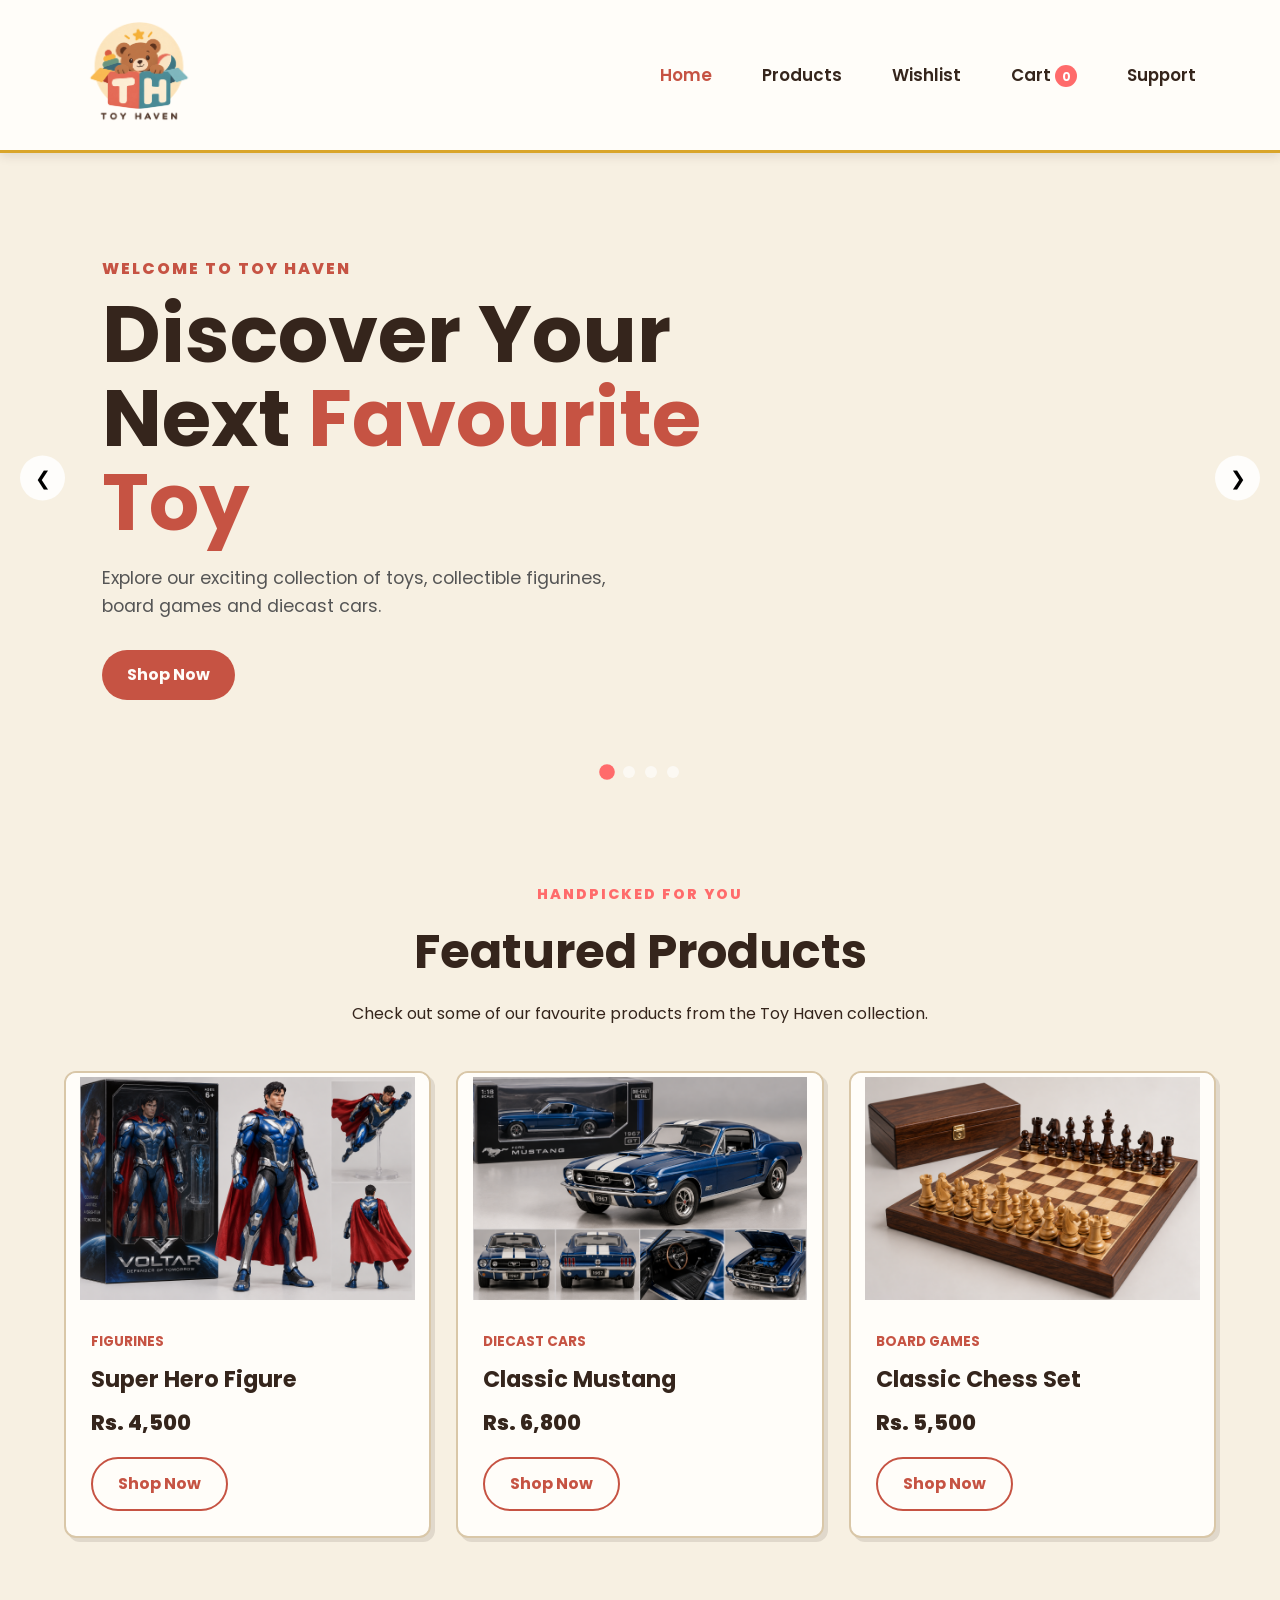
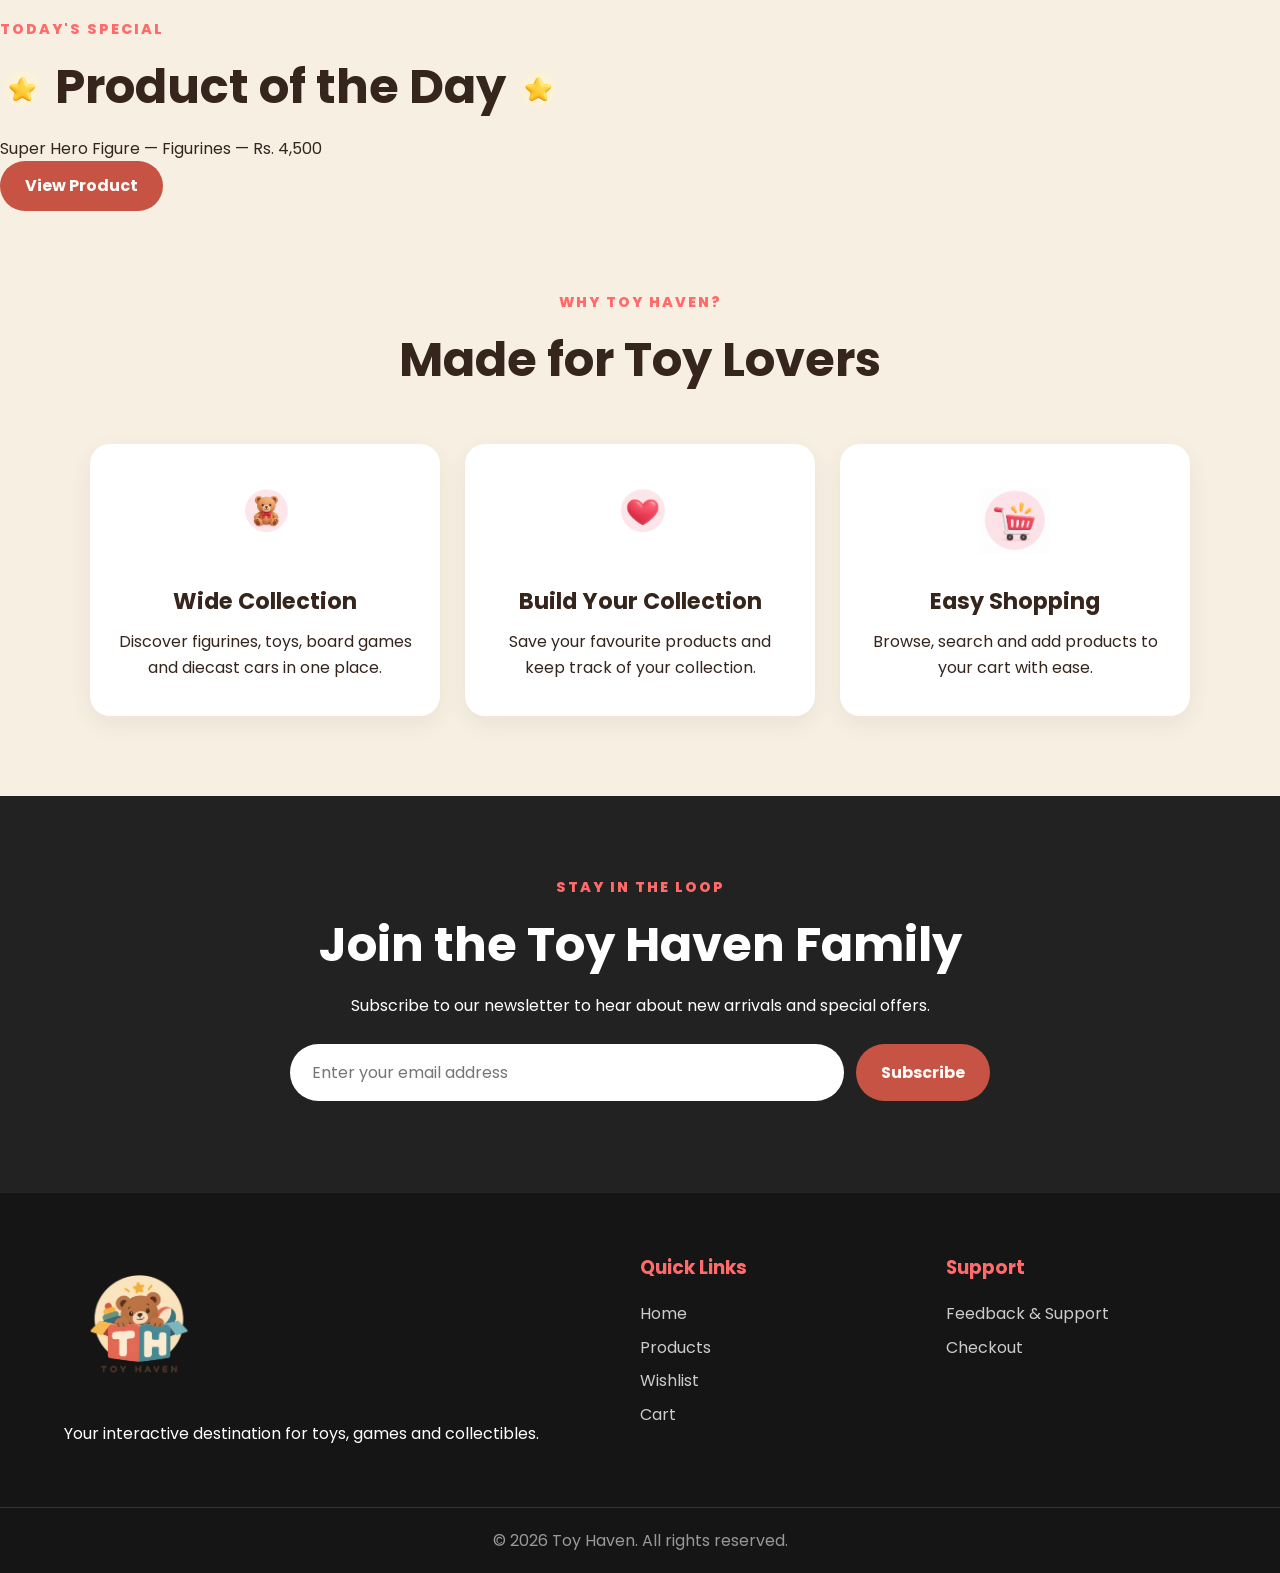
==== index.html @ 30c68ffa "Initial Toy Haven website" ====
<!DOCTYPE html>
<html lang="en">

<head>
    <meta charset="UTF-8">

    <!-- Makes the website responsive on phones and tablets -->
    <meta name="viewport" content="width=device-width, initial-scale=1.0">

    <!-- Website title -->
    <title>Toy Haven | Discover Your Favourite Toys</title>

    <!-- Website description -->
    <meta name="description"
        content="Toy Haven - Explore collectible figurines, toys, board games and diecast cars.">

    <!-- Connect our CSS file -->
    <link rel="stylesheet" href="css/style.css">

    <!-- Google Font -->
    <link rel="preconnect" href="https://fonts.googleapis.com">
    <link rel="preconnect" href="https://fonts.gstatic.com" crossorigin>

    <link href="https://fonts.googleapis.com/css2?family=Poppins:wght@400;500;600;700;800&display=swap"
        rel="stylesheet">

    <!-- Favicon -->
    <link rel="icon" type="image/svg+xml" href="favicon.svg">
    <link rel="manifest" href="manifest.json">
</head>

<body>

    <!-- =========================
         HEADER / NAVIGATION
    ========================== -->

    <header class="header">

        <nav class="navbar">

            <!-- Website Logo -->
            <a href="index.html" class="logo">
                <img src="images/toy-haven-logo.png" alt="Toy Haven">
            </a>

            <!-- Navigation Links -->
            <div class="nav-links" id="navLinks">

                <a href="index.html" class="active">Home</a>

                <a href="products.html">Products</a>

                <a href="wishlist.html">Wishlist</a>

                <a href="cart.html">
                    Cart <span id="cart-count">0</span>
                </a>

                <a href="feedback.html">Support</a>

            </div>

            <!-- Hamburger Menu -->
            <button class="hamburger" id="hamburger" aria-label="Open navigation menu">
                ☰
            </button>

        </nav>

    </header>


    <!-- =========================
         MAIN CONTENT
    ========================== -->

    <main>

        <!-- =========================
             HERO SECTION
        ========================== -->

        <section class="hero" id="hero">

            <!-- Hero Slide 1 -->
            <div class="hero-slide active-slide">

                <div class="hero-content">

                    <p class="hero-small-title">
                        WELCOME TO TOY HAVEN
                    </p>

                    <h1>
                        Discover Your Next
                        <span>Favourite Toy</span>
                    </h1>

                    <p>
                        Explore our exciting collection of toys,
                        collectible figurines, board games and diecast cars.
                    </p>

                    <a href="products.html" class="btn btn-primary">
                        Shop Now
                    </a>

                </div>

            </div>


            <!-- Hero Slide 2 -->
            <div class="hero-slide">

                <div class="hero-content">

                    <p class="hero-small-title">
                        COLLECT • PLAY • ENJOY
                    </p>

                    <h1>
                        Bring Your
                        <span>Collection</span> to Life
                    </h1>

                    <p>
                        Find unique collectible figurines
                        made for passionate collectors.
                    </p>

                    <a href="products.html" class="btn btn-primary">
                        Explore Figurines
                    </a>

                </div>

            </div>


            <!-- Hero Slide 3 -->
            <div class="hero-slide">

                <div class="hero-content">

                    <p class="hero-small-title">
                        GAME NIGHT IS HERE
                    </p>

                    <h1>
                        Play More,
                        <span>Smile More</span>
                    </h1>

                    <p>
                        Discover exciting board games
                        for friends and family.
                    </p>

                    <a href="products.html" class="btn btn-primary">
                        Explore Games
                    </a>

                </div>

            </div>


            <!-- Hero Slide 4 -->
            <div class="hero-slide">

                <div class="hero-content">

                    <p class="hero-small-title">
                        FOR CAR LOVERS
                    </p>

                    <h1>
                        Discover
                        <span>Diecast Classics</span>
                    </h1>

                    <p>
                        Add beautifully detailed miniature
                        cars to your collection.
                    </p>

                    <a href="products.html" class="btn btn-primary">
                        View Diecast Cars
                    </a>

                </div>

            </div>


            <!-- Slider Controls -->
            <button class="hero-control hero-prev" id="hero-prev"
                aria-label="Previous slide">
                ❮
            </button>

            <button class="hero-control hero-next" id="hero-next"
                aria-label="Next slide">
                ❯
            </button>


            <!-- Slider Indicators -->
            <div class="hero-dots">

                <button class="hero-dot active-dot"
                    aria-label="Slide 1"></button>

                <button class="hero-dot"
                    aria-label="Slide 2"></button>

                <button class="hero-dot"
                    aria-label="Slide 3"></button>

                <button class="hero-dot"
                    aria-label="Slide 4"></button>

            </div>

        </section>


        <!-- =========================
             FEATURED PRODUCTS
        ========================== -->

        <section class="featured-section">

            <div class="section-heading">

                <p class="section-subtitle">
                    HANDPICKED FOR YOU
                </p>

                <h2>
                    Featured Products
                </h2>

                <p>
                    Check out some of our favourite products
                    from the Toy Haven collection.
                </p>

            </div>


            <div class="featured-products">

                <!-- Product 1 -->
                <article class="product-card">

                    <div class="product-image">
                        <img src="images/superhero.png" alt="Super Hero Figure">
                    </div>

                    <div class="product-info">

                        <span class="product-category">
                            Figurines
                        </span>

                        <h3>
                            Super Hero Figure
                        </h3>

                        <p class="product-price">
                            Rs. 4,500
                        </p>

                        <a href="products.html" class="btn btn-secondary">
                            Shop Now
                        </a>

                    </div>

                </article>


                <!-- Product 2 -->
                <article class="product-card">

                    <div class="product-image">
                        <img src="images/mustang.png" alt="Classic Mustang">
                    </div>

                    <div class="product-info">

                        <span class="product-category">
                            Diecast Cars
                        </span>

                        <h3>
                            Classic Mustang
                        </h3>

                        <p class="product-price">
                            Rs. 6,800
                        </p>

                        <a href="products.html" class="btn btn-secondary">
                            Shop Now
                        </a>

                    </div>

                </article>


                <!-- Product 3 -->
                <article class="product-card">

                    <div class="product-image">
                        <img src="images/chess.png" alt="Classic Chess Set">
                    </div>

                    <div class="product-info">

                        <span class="product-category">
                            Board Games
                        </span>

                        <h3>
                            Classic Chess Set
                        </h3>

                        <p class="product-price">
                            Rs. 5,500
                        </p>

                        <a href="products.html" class="btn btn-secondary">
                            Shop Now
                        </a>

                    </div>

                </article>

            </div>

        </section>


        <!-- =========================
             PRODUCT OF THE DAY
        ========================== -->

        <section class="product-of-day">

            <div class="product-day-content">

                <p class="section-subtitle">
                    TODAY'S SPECIAL
                </p>

                <h2>
                    <img src="images/star-icon.png" alt="">
                        Product of the Day
                    <img src="images/star-icon.png" alt="">
                </h2>

                <p id="featured-product-description">
                    Discover today's specially selected
                    Toy Haven product.
                </p>

                <a href="products.html" class="btn btn-primary">
                    View Product
                </a>

            </div>

        </section>


        <!-- =========================
             WHY TOY HAVEN
        ========================== -->

        <section class="why-section">

            <div class="section-heading">

                <p class="section-subtitle">
                    WHY TOY HAVEN?
                </p>

                <h2>
                    Made for Toy Lovers
                </h2>

            </div>


            <div class="why-grid">

                <article class="why-card">

                    <div class="why-icon">
                        <img src="images/why-icon-collection.png" alt="Toy collection">
                    </div>

                    <h3>
                        Wide Collection
                    </h3>

                    <p>
                        Discover figurines, toys,
                        board games and diecast cars
                        in one place.
                    </p>

                </article>


                <article class="why-card">

                    <div class="why-icon">
                         <img src="images/why-icon-heart.png" alt="Build your collection">
                    </div>

                    <h3>
                        Build Your Collection
                    </h3>

                    <p>
                        Save your favourite products
                        and keep track of your collection.
                    </p>

                </article>


                <article class="why-card">

                    <div class="why-icon">
                        <img src="images/why-icon-shopping.png" alt="Easy shopping">
                    </div>

                    <h3>
                        Easy Shopping
                    </h3>

                    <p>
                        Browse, search and add products
                        to your cart with ease.
                    </p>

                </article>

            </div>

        </section>


        <!-- =========================
             NEWSLETTER
        ========================== -->

        <section class="newsletter">

            <div class="newsletter-content">

                <p class="section-subtitle">
                    STAY IN THE LOOP
                </p>

                <h2>
                    Join the Toy Haven Family
                </h2>

                <p>
                    Subscribe to our newsletter to hear
                    about new arrivals and special offers.
                </p>


                <form id="newsletter-form" class="newsletter-form">

                    <label for="newsletter-email" class="sr-only">
                        Email address
                    </label>

                    <input
                        type="email"
                        id="newsletter-email"
                        placeholder="Enter your email address"
                        required
                    >

                    <button type="submit" class="btn btn-primary">
                        Subscribe
                    </button>

                </form>

                <p id="newsletter-message" class="form-message"></p>

            </div>

        </section>

    </main>


    <!-- =========================
         FOOTER
    ========================== -->

    <footer class="footer">

        <div class="footer-container">

            <!-- Footer About -->
            <div class="footer-column">

                <h3>
                    <img src="images/toy-haven-logo.png" alt="Toy Haven">
                </h3>

                <p>
                    Your interactive destination for
                    toys, games and collectibles.
                </p>

            </div>


            <!-- Footer Navigation -->
            <div class="footer-column">

                <h3>
                    Quick Links
                </h3>

                <a href="index.html">Home</a>

                <a href="products.html">Products</a>

                <a href="wishlist.html">Wishlist</a>

                <a href="cart.html">Cart</a>

            </div>


            <!-- Footer Support -->
            <div class="footer-column">

                <h3>
                    Support
                </h3>

                <a href="feedback.html">
                    Feedback & Support
                </a>

                <a href="checkout.html">
                    Checkout
                </a>

            </div>

        </div>


        <div class="footer-bottom">

            <p>
                &copy; 2026 Toy Haven. All rights reserved.
            </p>

        </div>

    </footer>


    <!-- JavaScript -->
    <script src="js/main.js"></script>

</body>

</html>
---- css/style.css ----
/* =========================================================
   TOY HAVEN - WARM PLAYFUL PREMIUM THEME
   Familiar cream + brick + mustard palette.
   Built to work with the existing six-page Toy Haven HTML/JS.
   ========================================================= */

:root {
    --cream: #F7F0E2;
    --brown: #35251C;
    --brick: #C65343;
    --mustard: #D9A52B;
    --sage: #7B8F70;
    --white: #FFFDF9;
    --border: #D9C7A8;
}

/* =========================================
   TOY HAVEN - MAIN STYLESHEET
========================================= */


/* =========================================
   1. GENERAL RESET
========================================= */

* {
    margin: 0;
    padding: 0;
    box-sizing: border-box;
}

html {
    scroll-behavior: smooth;
}

body {
    font-family: "Poppins", sans-serif;
    background-color: var(--cream);
    color: var(--brown);
    line-height: 1.6;
}

a {
    text-decoration: none;
    color: inherit;
}

button,
input {
    font-family: inherit;
}


/* =========================================
   2. REUSABLE CONTAINER
========================================= */

.container {
    width: 90%;
    max-width: 1200px;
    margin: 0 auto;
}


/* =========================================
   3. HEADER & NAVIGATION
========================================= */

.header {
    background-color: var(--white);
    position: sticky;
    top: 0;
    z-index: 1000;
    border-bottom: 3px solid var(--mustard);
    box-shadow: 0 3px 10px rgba(59, 42, 32, 0.12);
}
.navbar {
    min-height: 70px;
    width: 90%;
    max-width: 1200px;
    margin: auto;

    display: flex;
    align-items: center;
    justify-content: space-between;
}

.logo {
    font-size: 1.6rem;
    font-weight: 800;
    color: var(--brick);
}
.logo img {
    width: 150px;
    height: auto;
    display: block;
}

.nav-links {
    display: none;
    position: absolute;
    top: 70px;
    left: 0;
    width: 100%;

    background-color: var(--white);

    flex-direction: column;
    align-items: center;

    padding: 20px 0;

    box-shadow: 0 5px 10px rgba(59, 42, 32, 0.12);
}

.nav-links a {
    padding: 10px 20px;
    font-size: 1.05rem;
    font-weight: 600;
    color: var(--brown);
    transition: 0.3s ease;
}

.nav-links a:hover,
.nav-links a.active {
    color: var(--brick);
}

#cart-count {
    background-color: #ff6b6b;
    color: white;

    border-radius: 50%;

    min-width: 22px;
    height: 22px;

    display: inline-flex;
    align-items: center;
    justify-content: center;

    font-size: 0.75rem;
    font-weight: 700;
}

.hamburger {
    border: none;
    background: none;

    font-size: 1.8rem;
    cursor: pointer;

    color: #333;
}


/* =========================================
   4. HERO SECTION
========================================= */

.hero {
    position: relative;
    min-height: 600px;

    overflow: hidden;

    background: var(--cream);
}

.hero-slide {
    position: absolute;

    inset: 0;

    display: flex;
    align-items: center;

    padding: 40px 8%;

    opacity: 0;
    visibility: hidden;

    transition:
        opacity 0.8s ease,
        visibility 0.8s ease;
}

.hero-slide.active-slide {
    opacity: 1;
    visibility: visible;
}

.hero-content {
    max-width: 650px;
}

.hero-small-title {
    color: var(--brick);

    font-size: 1rem;
    font-weight: 800;

    letter-spacing: 2px;

    margin-bottom: 10px;
}

.hero h1 {
    font-size: clamp(2.5rem, 8vw, 5rem);
    line-height: 1.05;

    margin-bottom: 20px;

    color: var(--brown);
}

.hero h1 span {
    color: var(--brick);
}

.hero-content > p:not(.hero-small-title) {
    font-size: 1.1rem;
    max-width: 550px;

    margin-bottom: 30px;

    color: #555;
}


/* Hero Controls */

.hero-control {
    position: absolute;

    top: 50%;

    transform: translateY(-50%);

    width: 45px;
    height: 45px;

    border: none;
    border-radius: 50%;

    background-color: rgba(255, 255, 255, 0.85);

    cursor: pointer;

    font-size: 1.2rem;

    transition: 0.3s ease;
}

.hero-control:hover {
    transform: translateY(-50%) scale(1.1);
}

.hero-prev {
    left: 20px;
}

.hero-next {
    right: 20px;
}


/* Hero Dots */

.hero-dots {
    position: absolute;

    bottom: 25px;
    left: 50%;

    transform: translateX(-50%);

    display: flex;
    gap: 10px;
}

.hero-dot {
    width: 12px;
    height: 12px;

    border: none;
    border-radius: 50%;

    background-color: rgba(255, 255, 255, 0.6);

    cursor: pointer;

    transition: 0.3s ease;
}

.hero-dot.active-dot {
    background-color: #ff6b6b;
    transform: scale(1.3);
}


/* =========================================
   5. BUTTONS
========================================= */

.btn {
    display: inline-block;

    border: none;

    padding: 12px 25px;

    border-radius: 30px;

    font-size: 1rem;
    font-weight: 700;

    cursor: pointer;

    transition:
        transform 0.3s ease,
        box-shadow 0.3s ease,
        background-color 0.3s ease;
}

.btn:hover {
    transform: translateY(-3px);

    box-shadow: 0 8px 18px rgba(0, 0, 0, 0.15);
}

.btn-primary {
    background-color: var(--brick);
    color: var(--white);
}

.btn-primary:hover {
    background-color: var(--brown);
}

.btn-secondary {
    background-color: var(--white);
    color: var(--brick);
    border: 2px solid var(--brick);
}


/* =========================================
   6. SECTION HEADINGS
========================================= */

.section-heading {
    text-align: center;

    max-width: 700px;

    margin: 0 auto 45px;

    padding: 0 20px;
}

.section-subtitle {
    color: #ff6b6b;

    font-size: 0.9rem;

    font-weight: 800;

    letter-spacing: 2px;

    margin-bottom: 8px;
}

.section-heading h2,
.product-of-day h2,
.newsletter h2 {
    font-size: clamp(2rem, 5vw, 3rem);

    color: var(--brown);

    margin-bottom: 10px;
}


/* =========================================
   7. FEATURED PRODUCTS
========================================= */

.featured-section {
    padding: 80px 5%;
}

.featured-products {
    max-width: 1200px;

    margin: auto;

    display: grid;

    grid-template-columns: 1fr;

    gap: 25px;
}

.product-card {
    background-color: var(--white);
    border: 2px solid var(--border);
    border-radius: 12px;
    overflow: hidden;

    box-shadow: 4px 4px 0 rgba(59, 42, 32, 0.12);

    transition:
        transform 0.3s ease,
        box-shadow 0.3s ease;
}

.product-card:hover {
    transform: translateY(-6px);
    box-shadow: 7px 7px 0 rgba(59, 42, 32, 0.18);
}

.product-image {
    height: 230px;

    display: flex;

    align-items: center;
    justify-content: center;

    background: var(--white);

    font-size: 6rem;
}

.product-info {
    padding: 25px;
}

.product-category {
    color: var(--brick);

    font-size: 0.85rem;

    font-weight: 700;

    text-transform: uppercase;
}

.product-info h3 {
    font-size: 1.4rem;

    margin: 8px 0;
}

.product-price {
    font-size: 1.3rem;

    font-weight: 800;

    margin-bottom: 18px;
}


/* =========================================
   9. WHY TOY HAVEN
========================================= */

.why-section {
    padding: 80px 5%;
}

.why-grid {
    max-width: 1100px;

    margin: auto;

    display: grid;

    grid-template-columns: 1fr;

    gap: 25px;
}

.why-card {
    background-color: #ffffff;

    text-align: center;

    padding: 35px 25px;

    border-radius: 20px;

    box-shadow: 0 8px 25px rgba(0, 0, 0, 0.06);

    transition: transform 0.3s ease;
}

.why-card:hover {
    transform: translateY(-6px);
}

.why-icon {
    font-size: 3rem;

    margin-bottom: 15px;
}

.why-card h3 {
    font-size: 1.4rem;

    margin-bottom: 10px;
}


/* =========================================
   10. NEWSLETTER
========================================= */

.newsletter {
    padding: 80px 5%;

    background-color: #222;

    color: #ffffff;

    text-align: center;
}

.newsletter-content {
    max-width: 700px;

    margin: auto;
}

.newsletter h2 {
    color: #ffffff;
}

.newsletter-form {
    margin-top: 25px;

    display: flex;

    flex-direction: column;

    gap: 12px;
}

.newsletter-form input {
    width: 100%;

    padding: 14px 20px;

    border: 2px solid transparent;

    border-radius: 30px;

    outline: none;

    font-size: 1rem;
}

.newsletter-form input:focus {
    border-color: #ff6b6b;
}

.form-message {
    margin-top: 12px;

    font-weight: 600;
}


/* =========================================
   11. FOOTER
========================================= */

.footer {
    background-color: #151515;

    color: #ffffff;
}

.footer-container {
    width: 90%;
    max-width: 1200px;

    margin: auto;

    padding: 60px 0;

    display: grid;

    grid-template-columns: 1fr;

    gap: 35px;
}

.footer-column {
    display: flex;

    flex-direction: column;

    gap: 8px;
}

.footer-column h3 {
    color: #ff6b6b;

    margin-bottom: 10px;
}

.footer-column a {
    color: #cccccc;

    transition: color 0.3s ease;
}

.footer-column a:hover {
    color: #ff6b6b;
}

.footer-bottom {
    text-align: center;

    padding: 20px;

    border-top: 1px solid #333;

    color: #999;
}


/* =========================================
   12. ACCESSIBILITY
========================================= */

.sr-only {
    position: absolute;

    width: 1px;
    height: 1px;

    padding: 0;
    margin: -1px;

    overflow: hidden;

    clip: rect(0, 0, 0, 0);

    white-space: nowrap;

    border: 0;
}


/* =========================================
   13. TABLET
========================================= */

@media (min-width: 600px) {

    .featured-products {
        grid-template-columns: repeat(2, 1fr);
    }

    .why-grid {
        grid-template-columns: repeat(3, 1fr);
    }

    .newsletter-form {
        flex-direction: row;
    }

    .newsletter-form input {
        flex: 1;
    }

    .footer-container {
        grid-template-columns: 2fr 1fr 1fr;
    }

}


/* =========================================
   14. DESKTOP
========================================= */

@media (min-width: 900px) {

    .hamburger {
        display: none;
    }

    .nav-links {
        display: flex;

        position: static;

        width: auto;

        flex-direction: row;

        padding: 0;

        box-shadow: none;

        gap: 10px;

        list-style: none;
    }

    .featured-products {
        grid-template-columns: repeat(3, 1fr);
    }

    .hero {
        min-height: 650px;
    }

}


/* =========================================
   15. MOBILE NAVIGATION ACTIVE STATE
========================================= */

.nav-links.show {
    display: flex;
}
/* =========================================
   PRODUCT PAGE
========================================= */

.page-header {
    padding: 70px 5% 30px;
}


/* Product controls */

.product-section {
    width: 90%;
    max-width: 1200px;
    margin: 0 auto;
    padding: 20px 0 80px;
}

.product-controls {
    display: flex;
    flex-direction: column;
    gap: 25px;
    margin-bottom: 40px;
}


/* Search */

.search-box {
    display: flex;
    flex-direction: column;
    gap: 8px;
}

.search-box label,
.category-filter p {
    font-weight: 700;
}

.search-box input {
    padding: 14px 20px;
    border: 2px solid #eee;
    border-radius: 30px;
    font-size: 1rem;
    outline: none;
}

.search-box input:focus {
    border-color: #ff6b6b;
}


/* Category buttons */

.filter-buttons {
    display: flex;
    flex-wrap: wrap;
    gap: 10px;
}

.filter-btn {
    border: 2px solid #ff6b6b;
    background-color: #ffffff;
    color: #ff6b6b;

    padding: 10px 20px;
    border-radius: 25px;

    cursor: pointer;

    font-weight: 700;

    transition: 0.3s ease;
}

.filter-btn:hover,
.filter-btn.active-filter {
    background-color: #ff6b6b;
    color: #ffffff;
}


/* =========================================
   PRODUCT GRID
========================================= */

.product-grid {
    display: grid;

    grid-template-columns: 1fr;

    gap: 25px;
}

.shop-product-card {
    background-color: #ffffff;

    border-radius: 20px;

    overflow: hidden;

    box-shadow: 0 8px 25px rgba(0, 0, 0, 0.08);

    transition:
        transform 0.3s ease,
        box-shadow 0.3s ease;
}

.shop-product-card:hover {
    transform: translateY(-7px);

    box-shadow:
        0 15px 35px rgba(0, 0, 0, 0.12);
}


/* Product image */

.shop-product-image {
    height: 240px;

    display: flex;

    align-items: center;
    justify-content: center;

    background: linear-gradient(
        135deg,
        #fff0e6,
        #ffe0eb
    );

    font-size: 7rem;
}


/* Product information */

.shop-product-info {
    padding: 25px;
}

.shop-product-info h2 {
    font-size: 1.4rem;
    margin: 8px 0;
}

.shop-product-price {
    font-size: 1.3rem;
    font-weight: 800;

    margin-bottom: 20px;
}


/* Product buttons */

.product-card-buttons {
    display: flex;

    flex-wrap: wrap;

    gap: 10px;
}

.product-card-buttons .btn {
    font-size: 0.9rem;
    padding: 10px 16px;
}


/* No results */

.no-results {
    display: none;

    text-align: center;

    padding: 60px 20px;
}


/* =========================================
   PRODUCT MODAL
========================================= */

.product-modal {

    /* Hidden by default */

    position: fixed;

    inset: 0;

    width: 100%;
    height: 100%;

    background-color: rgba(0, 0, 0, 0.65);

    display: flex;

    align-items: center;
    justify-content: center;

    padding: 20px;

    z-index: 2000;

    opacity: 0;

    visibility: hidden;

    transition:
        opacity 0.3s ease,
        visibility 0.3s ease;
}


/* Show modal */

.product-modal.modal-open {

    opacity: 1;

    visibility: visible;
}


/* Modal box */

.modal-content {

    position: relative;

    width: 100%;
    max-width: 700px;

    max-height: 90vh;

    overflow-y: auto;

    background-color: #ffffff;

    border-radius: 25px;

    padding: 30px;

    display: grid;

    grid-template-columns: 1fr;

    gap: 25px;

    transform: scale(0.8);

    transition: transform 0.3s ease;
}


/* Modal animation */

.product-modal.modal-open .modal-content {

    transform: scale(1);
}


/* Close button */

.modal-close {

    position: absolute;

    top: 15px;
    right: 20px;

    width: 40px;
    height: 40px;

    border: none;

    border-radius: 50%;

    background-color: #fff0e6;

    color: #ff6b6b;

    font-size: 1.8rem;

    line-height: 1;

    cursor: pointer;

    z-index: 2;

    transition: 0.3s ease;
}

.modal-close:hover {

    background-color: #ff6b6b;

    color: #ffffff;

    transform: rotate(90deg);
}


/* Modal image */

.modal-image {

    min-height: 250px;

    display: flex;

    align-items: center;
    justify-content: center;

    background: linear-gradient(
        135deg,
        #fff0e6,
        #ffe0eb
    );

    border-radius: 20px;

    font-size: 8rem;
}


/* Modal information */

.modal-info {

    padding: 10px;
}

.modal-info h2 {

    font-size: 2rem;

    margin: 8px 0;
}

.modal-info > p:not(.product-price) {

    margin-bottom: 25px;

    color: #555;
}


/* =========================================
   PRODUCT PAGE RESPONSIVE DESIGN
========================================= */

@media (min-width: 600px) {

    .product-grid {

        grid-template-columns:
            repeat(2, 1fr);

    }

    .product-controls {

        flex-direction: row;

        justify-content: space-between;

        align-items: flex-end;

    }

    .search-box {

        width: 40%;

    }

}


@media (min-width: 900px) {

    .product-grid {

        grid-template-columns:
            repeat(3, 1fr);

    }

    .modal-content {

        grid-template-columns:
            1fr 1fr;

        align-items: center;

    }

}
/* =========================================
   WISHLIST PAGE
========================================= */

.wishlist-section {
    padding: 70px 0;
    min-height: 500px;
}


/* WISHLIST GRID */

.wishlist-grid {
    display: grid;
    grid-template-columns: repeat(2, 1fr);
    gap: 30px;
}


/* WISHLIST CARD */

.wishlist-card {
    display: flex;
    gap: 25px;
    background: #ffffff;
    border-radius: 24px;
    padding: 22px;
    box-shadow: 0 10px 30px rgba(0, 0, 0, 0.08);
    transition: transform 0.3s ease,
                box-shadow 0.3s ease;

    animation: wishlistFadeIn 0.5s ease;
}


.wishlist-card:hover {
    transform: translateY(-5px);

    box-shadow:
        0 15px 35px rgba(0, 0, 0, 0.12);
}


/* WISHLIST IMAGE */

.wishlist-image {
    min-width: 180px;
    width: 180px;
    height: 180px;

    display: flex;
    align-items: center;
    justify-content: center;

    background: #fff0f2;
    border-radius: 20px;

    font-size: 85px;
}


/* WISHLIST INFORMATION */

.wishlist-info {
    flex: 1;
    display: flex;
    flex-direction: column;
}


.wishlist-info h2 {
    margin: 7px 0 5px;
    font-size: 24px;
}


.wishlist-price {
    margin: 5px 0 10px;

    font-size: 20px;
    font-weight: 700;

    color: #ff6268;
}


.wishlist-description {
    margin: 0 0 15px;

    color: #666;
    line-height: 1.5;

    font-size: 14px;
}


/* STATUS */

.wishlist-status {
    display: flex;
    align-items: center;
    gap: 10px;

    margin-bottom: 18px;
}


.wishlist-status label {
    font-weight: 600;
}


.status-select {
    padding: 9px 12px;

    border: 2px solid #ffe0d6;
    border-radius: 10px;

    background: #fffaf7;

    font-family: inherit;
    font-size: 14px;

    cursor: pointer;

    outline: none;
}


.status-select:focus {
    border-color: #ff6268;
}


/* BUTTONS */

.wishlist-buttons {
    display: flex;
    gap: 10px;
    margin-top: auto;
}


.wishlist-buttons .btn {
    border: none;
    cursor: pointer;
    font-family: inherit;
}


/* EMPTY WISHLIST */

.empty-wishlist {
    text-align: center;

    max-width: 600px;
    margin: 30px auto 0;

    padding: 60px 30px;

    background: #ffffff;

    border-radius: 24px;

    box-shadow:
        0 10px 30px rgba(0, 0, 0, 0.07);
}


.empty-wishlist-icon {
    font-size: 65px;
    margin-bottom: 15px;

    animation: heartBeat 1.5s infinite;
}


.empty-wishlist h2 {
    margin-bottom: 10px;
    font-size: 28px;
}


.empty-wishlist p {
    color: #666;
    margin-bottom: 25px;
}


/* ANIMATIONS */

@keyframes wishlistFadeIn {

    from {
        opacity: 0;
        transform: translateY(15px);
    }

    to {
        opacity: 1;
        transform: translateY(0);
    }

}


@keyframes heartBeat {

    0%,
    100% {
        transform: scale(1);
    }

    50% {
        transform: scale(1.12);
    }

}


/* =========================================
   WISHLIST RESPONSIVE
========================================= */

@media (max-width: 900px) {

    .wishlist-grid {
        grid-template-columns: 1fr;
    }

}


@media (max-width: 600px) {

    .wishlist-section {
        padding: 45px 0;
    }


    .wishlist-card {
        flex-direction: column;
        padding: 18px;
    }


    .wishlist-image {
        width: 100%;
        min-width: 0;
        height: 220px;

        font-size: 90px;
    }


    .wishlist-info h2 {
        font-size: 22px;
    }


    .wishlist-status {
        align-items: flex-start;
        flex-direction: column;
    }


    .status-select {
        width: 100%;
    }


    .wishlist-buttons {
        flex-direction: column;
    }


    .wishlist-buttons .btn {
        width: 100%;
    }


    .empty-wishlist {
        padding: 45px 20px;
    }

}
/* =========================================
   FAQ ACCORDION
========================================= */

.faq-section {
    padding: 70px 0;
}

.faq-heading {
    text-align: center;
    margin-bottom: 35px;
}

.faq-heading h2 {
    font-size: 36px;
    margin-top: 5px;
}

.faq-list {
    max-width: 850px;
    margin: 0 auto;
}

.faq-item {
    background: #ffffff;
    border-radius: 15px;
    margin-bottom: 15px;
    overflow: hidden;
    box-shadow: 0 5px 20px rgba(0, 0, 0, 0.06);
}


/* QUESTION BUTTON */

.faq-question {
    width: 100%;
    padding: 20px 25px;

    border: none;
    background: #ffffff;

    display: flex;
    align-items: center;
    justify-content: space-between;

    font-family: inherit;
    font-size: 18px;
    font-weight: 600;

    text-align: left;
    cursor: pointer;
}

.faq-question:hover {
    color: #ff6268;
}


/* PLUS ICON */

.faq-icon {
    font-size: 25px;
    font-weight: 600;

    transition: transform 0.3s ease;
}


/* ANSWER — HIDDEN BY DEFAULT */

.faq-answer {
    max-height: 0;
    overflow: hidden;

    padding: 0 25px;

    opacity: 0;

    transition:
        max-height 0.35s ease,
        padding 0.35s ease,
        opacity 0.25s ease;
}


/* ANSWER — SHOW WHEN ACTIVE */

.faq-item.active .faq-answer {
    max-height: 200px;

    padding: 0 25px 20px;

    opacity: 1;
}


/* ROTATE PLUS */

.faq-item.active .faq-icon {
    transform: rotate(45deg);
}
/* =========================================
   FEEDBACK & SUPPORT PAGE
========================================= */

.feedback-section {
    padding: 70px 0;
}


/* =========================================
   FEEDBACK LAYOUT
========================================= */

.feedback-layout {
    display: grid;
    grid-template-columns: 2fr 1fr;
    gap: 35px;
    align-items: start;
}


/* =========================================
   FEEDBACK FORM CARD
========================================= */

.feedback-form-card,
.support-card {
    background: #ffffff;
    border-radius: 24px;
    padding: 35px;

    box-shadow:
        0 10px 30px rgba(0, 0, 0, 0.07);
}


.feedback-form-card h2,
.support-card h2 {
    margin-bottom: 8px;
    font-size: 30px;
}


.feedback-intro {
    color: #666;
    margin-bottom: 30px;
}


/* =========================================
   FORM ELEMENTS
========================================= */

.form-group {
    margin-bottom: 22px;
}


.form-group label {
    display: block;
    margin-bottom: 8px;

    font-weight: 600;
}


.form-group input,
.form-group textarea,
.form-group select {
    width: 100%;

    padding: 13px 15px;

    border: 2px solid #f1ddd5;
    border-radius: 12px;

    background: #fffaf7;

    font-family: inherit;
    font-size: 16px;

    outline: none;

    transition:
        border-color 0.3s ease,
        box-shadow 0.3s ease;
}


.form-group input:focus,
.form-group textarea:focus,
.form-group select:focus {
    border-color: #ff6268;

    box-shadow:
        0 0 0 3px rgba(255, 98, 104, 0.12);
}


.form-group textarea {
    resize: vertical;
    min-height: 140px;
}


/* =========================================
   FORM ERRORS
========================================= */

.form-error {
    display: block;

    margin-top: 6px;

    color: #e74c3c;

    font-size: 14px;
    font-weight: 600;
}


/* =========================================
   SUBMIT BUTTON
========================================= */

.feedback-form-card .btn {
    margin-top: 5px;
}


/* =========================================
   SUPPORT CARD
========================================= */

.support-card {
    text-align: center;
}


.support-icon {
    width: 85px;
    height: 85px;

    margin: 0 auto 20px;

    display: flex;
    align-items: center;
    justify-content: center;

    background: #fff0f2;

    border-radius: 50%;

    font-size: 45px;
}

.support-icon img {
    width: 90px;
    height: 90px;
    object-fit: contain;
}
.footer-column h3 img {
    width: 150px;
    height: auto;
    display: block;
}
.footer-brand h2 img {
    width: 150px;
    height: auto;
    display: block;
}

.support-card > p {
    color: #666;
    line-height: 1.6;
}


.support-contact {
    margin-top: 25px;

    padding-top: 20px;

    border-top: 2px solid #f7e6df;
}


.support-contact p {
    margin: 12px 0;
    font-size: 15px;
}


/* =========================================
   FEEDBACK SUCCESS
========================================= */

.feedback-success {
    display: none;

    text-align: center;

    padding: 35px 10px;
}


.feedback-success.show {
    display: block;

    animation: feedbackSuccess 0.5s ease;
}


.feedback-success .success-icon {
    width: 70px;
    height: 70px;

    margin: 0 auto 15px;

    display: flex;
    align-items: center;
    justify-content: center;

    background: #ff6268;
    color: #ffffff;

    border-radius: 50%;

    font-size: 35px;
    font-weight: 700;
}


.feedback-success h3 {
    font-size: 28px;
    margin-bottom: 8px;
}


.feedback-success p {
    color: #666;
}


@keyframes feedbackSuccess {

    from {
        opacity: 0;
        transform: scale(0.9);
    }

    to {
        opacity: 1;
        transform: scale(1);
    }

}


/* =========================================
   FAQ
========================================= */

.faq-section {
    padding: 20px 0 70px;
}


.faq-heading {
    text-align: center;
    margin-bottom: 35px;
}


.faq-heading h2 {
    font-size: 36px;
    margin-top: 5px;
}


.faq-list {
    max-width: 850px;
    margin: 0 auto;
}


.faq-item {
    background: #ffffff;

    border-radius: 15px;

    margin-bottom: 15px;

    overflow: hidden;

    box-shadow:
        0 5px 20px rgba(0, 0, 0, 0.06);
}


.faq-question {
    width: 100%;

    padding: 20px 25px;

    border: none;

    background: #ffffff;

    display: flex;
    align-items: center;
    justify-content: space-between;

    font-family: inherit;
    font-size: 18px;
    font-weight: 600;

    text-align: left;

    cursor: pointer;

    transition: color 0.3s ease;
}


.faq-question:hover {
    color: #ff6268;
}


.faq-icon {
    font-size: 25px;
    font-weight: 600;

    transition: transform 0.3s ease;
}


.faq-answer {
    max-height: 0;

    overflow: hidden;

    padding: 0 25px;

    opacity: 0;

    transition:
        max-height 0.35s ease,
        padding 0.35s ease,
        opacity 0.25s ease;
}


.faq-item.active .faq-answer {
    max-height: 200px;

    padding: 0 25px 20px;

    opacity: 1;
}


.faq-item.active .faq-icon {
    transform: rotate(45deg);
}


/* =========================================
   FEEDBACK RESPONSIVE
========================================= */

@media (max-width: 900px) {

    .feedback-layout {
        grid-template-columns: 1fr;
    }

}


@media (max-width: 600px) {

    .feedback-section {
        padding: 45px 0;
    }


    .feedback-form-card,
    .support-card {
        padding: 25px 20px;
        border-radius: 20px;
    }


    .feedback-form-card h2,
    .support-card h2 {
        font-size: 25px;
    }


    .faq-heading h2 {
        font-size: 30px;
    }


    .faq-question {
        padding: 17px 18px;
        font-size: 16px;
    }


    .faq-answer {
        padding-left: 18px;
        padding-right: 18px;
    }


    .faq-item.active .faq-answer {
        padding-left: 18px;
        padding-right: 18px;
        padding-bottom: 18px;
    }

}
/* =========================================
   SHOPPING CART PAGE
========================================= */

.cart-section {
    padding: 70px 0;
    min-height: 500px;
}


/* CART LAYOUT */

.cart-layout {
    display: grid;
    grid-template-columns: 2fr 1fr;
    gap: 35px;
    align-items: start;
}


/* CART ITEMS */

.cart-items {
    display: flex;
    flex-direction: column;
    gap: 20px;
}


/* INDIVIDUAL CART ITEM */

.cart-item {
    display: grid;
    grid-template-columns: 110px 1fr auto auto;
    gap: 20px;
    align-items: center;

    background: #ffffff;
    padding: 20px;

    border-radius: 20px;

    box-shadow:
        0 8px 25px rgba(0, 0, 0, 0.07);

    animation: cartItemFade 0.4s ease;
}


/* CART IMAGE */

.cart-item-image {
    width: 110px;
    height: 110px;

    display: flex;
    align-items: center;
    justify-content: center;

    background: #fff0f2;

    border-radius: 18px;

    font-size: 55px;
}


/* CART DETAILS */

.cart-item-details h2 {
    margin: 6px 0;

    font-size: 21px;
}


.cart-item-price {
    margin: 0;

    color: #666;
    font-size: 14px;
}


/* QUANTITY */

.quantity-controls {
    display: flex;
    align-items: center;
    gap: 10px;
}


.quantity-btn {
    width: 36px;
    height: 36px;

    border: none;
    border-radius: 50%;

    background: #fff0e8;
    color: #ff6268;

    font-size: 20px;
    font-weight: 700;

    cursor: pointer;

    transition:
        background 0.2s ease,
        transform 0.2s ease;
}


.quantity-btn:hover {
    background: #ff6268;
    color: #ffffff;

    transform: scale(1.08);
}


.quantity {
    min-width: 25px;

    text-align: center;

    font-size: 18px;
    font-weight: 700;
}


/* SUBTOTAL */

.cart-item-subtotal {
    text-align: right;
}


.cart-item-subtotal span {
    display: block;

    color: #777;
    font-size: 13px;

    margin-bottom: 4px;
}


.cart-item-subtotal strong {
    color: #ff6268;
    font-size: 18px;
}


/* REMOVE BUTTON */

.remove-item {
    border: none;
    background: none;

    color: #e74c3c;

    font-family: inherit;
    font-weight: 600;

    cursor: pointer;

    transition: color 0.2s ease;
}


.remove-item:hover {
    color: #b92d20;
    text-decoration: underline;
}


/* =========================================
   CART SUMMARY
========================================= */

.cart-summary {
    background: #ffffff;

    padding: 30px;

    border-radius: 22px;

    box-shadow:
        0 10px 30px rgba(0, 0, 0, 0.08);

    position: sticky;
    top: 100px;
}


.cart-summary h2 {
    margin-bottom: 25px;

    font-size: 28px;
}


.summary-row {
    display: flex;
    justify-content: space-between;
    align-items: center;

    margin-bottom: 15px;
}


.summary-row span {
    color: #666;
}


.summary-row strong {
    font-size: 17px;
}


.summary-total {
    padding-top: 18px;

    margin-top: 18px;

    border-top: 2px solid #f5e4dc;
}


.summary-total span,
.summary-total strong {
    color: #ff6268;
    font-size: 22px;
}


.cart-summary-buttons {
    display: flex;
    flex-direction: column;

    gap: 12px;

    margin-top: 25px;
}


.cart-summary-buttons .btn {
    width: 100%;
}


/* CLEAR CART */

.btn-danger {
    background: #fff0f0;
    color: #e74c3c;

    border: none;
}


.btn-danger:hover {
    background: #e74c3c;
    color: #ffffff;
}


/* EMPTY CART */

.empty-cart {
    text-align: center;

    background: #ffffff;

    padding: 65px 30px;

    border-radius: 25px;

    box-shadow:
        0 10px 30px rgba(0, 0, 0, 0.07);

    max-width: 650px;

    margin: 20px auto;
}


.empty-cart-icon {
    font-size: 70px;

    margin-bottom: 15px;
}


.empty-cart h2 {
    font-size: 30px;

    margin-bottom: 10px;
}


.empty-cart p {
    color: #666;

    margin-bottom: 25px;
}


/* ANIMATION */

@keyframes cartItemFade {

    from {
        opacity: 0;
        transform: translateY(10px);
    }

    to {
        opacity: 1;
        transform: translateY(0);
    }

}


/* =========================================
   CART RESPONSIVE
========================================= */

@media (max-width: 900px) {

    .cart-layout {
        grid-template-columns: 1fr;
    }


    .cart-summary {
        position: static;
    }

}


@media (max-width: 650px) {

    .cart-section {
        padding: 45px 0;
    }


    .cart-item {
        grid-template-columns: 80px 1fr;
        gap: 15px;
    }


    .cart-item-image {
        width: 80px;
        height: 80px;

        font-size: 42px;
    }


    .cart-item-details h2 {
        font-size: 18px;
    }


    .quantity-controls {
        grid-column: 1 / 2;
    }


    .cart-item-subtotal {
        grid-column: 2 / 3;
        text-align: left;
    }


    .remove-item {
        grid-column: 2 / 3;
        justify-self: start;
    }


    .cart-summary {
        padding: 25px 20px;
    }


    .empty-cart {
        padding: 45px 20px;
    }

}
/* =========================================
   CHECKOUT PAGE
========================================= */

.checkout-section {
    padding: 70px 0;
    min-height: 600px;
}


/* CHECKOUT LAYOUT */

.checkout-layout {
    display: grid;
    grid-template-columns: 1.5fr 1fr;
    gap: 35px;
    align-items: start;
}


/* =========================================
   CHECKOUT FORM
========================================= */

.checkout-form-card,
.order-summary-card {
    background: #ffffff;
    border-radius: 24px;
    padding: 35px;

    box-shadow:
        0 10px 30px rgba(0, 0, 0, 0.07);
}


.checkout-form-card h2,
.order-summary-card h2 {
    font-size: 30px;
    margin-bottom: 8px;
}


.checkout-intro {
    color: #666;
    margin-bottom: 30px;
}


/* =========================================
   FORM
========================================= */

.checkout-form-card .form-group {
    margin-bottom: 22px;
}


.checkout-form-card label {
    display: block;
    margin-bottom: 8px;

    font-weight: 600;
}


.checkout-form-card input,
.checkout-form-card textarea {
    width: 100%;

    padding: 13px 15px;

    border: 2px solid #f1ddd5;
    border-radius: 12px;

    background: #fffaf7;

    font-family: inherit;
    font-size: 16px;

    outline: none;

    transition:
        border-color 0.3s ease,
        box-shadow 0.3s ease;
}


.checkout-form-card input:focus,
.checkout-form-card textarea:focus {
    border-color: #ff6268;

    box-shadow:
        0 0 0 3px rgba(255, 98, 104, 0.12);
}


.checkout-form-card textarea {
    resize: vertical;
}


/* =========================================
   PAYMENT OPTIONS
========================================= */

.payment-options {
    display: flex;
    gap: 15px;
    margin-top: 8px;
}


.payment-option {
    flex: 1;

    display: flex !important;
    align-items: center;
    gap: 10px;

    padding: 15px;

    border: 2px solid #f1ddd5;
    border-radius: 12px;

    background: #fffaf7;

    cursor: pointer;

    transition:
        border-color 0.2s ease,
        background 0.2s ease;
}


.payment-option:hover {
    border-color: #ff6268;
}


.payment-option input {
    width: auto !important;
    accent-color: #ff6268;
}


.payment-option span {
    font-weight: 600;
}


/* =========================================
   CARD DETAILS
========================================= */

.card-details {
    display: none;

    margin-top: 10px;
    margin-bottom: 25px;

    padding: 22px;

    background: #fffaf7;

    border: 2px solid #f1ddd5;

    border-radius: 16px;

    animation: cardDetailsFade 0.3s ease;
}


.card-details h3 {
    margin-bottom: 18px;
}


.card-row {
    display: grid;
    grid-template-columns: 1fr 1fr;
    gap: 15px;
}


@keyframes cardDetailsFade {

    from {
        opacity: 0;
        transform: translateY(-8px);
    }

    to {
        opacity: 1;
        transform: translateY(0);
    }

}


/* =========================================
   CHECKOUT BUTTON
========================================= */

.checkout-submit {
    width: 100%;
    margin-top: 5px;
}


/* =========================================
   ORDER SUMMARY
========================================= */

.order-summary-card {
    position: sticky;
    top: 100px;
}


.order-summary-card h2 {
    margin-bottom: 25px;
}


/* INDIVIDUAL CHECKOUT ITEM */

.checkout-items {
    display: flex;
    flex-direction: column;
    gap: 18px;
}


.checkout-item {
    display: grid;

    grid-template-columns: 65px 1fr auto;

    gap: 12px;

    align-items: center;
}


.checkout-item-image {
    width: 65px;
    height: 65px;

    display: flex;
    align-items: center;
    justify-content: center;

    background: #fff0f2;

    border-radius: 14px;

    font-size: 32px;
}


.checkout-item-info h3 {
    margin: 0 0 3px;

    font-size: 16px;
}


.checkout-item-info p {
    margin: 0 0 3px;

    color: #ff6268;

    font-size: 12px;
    font-weight: 600;
}


.checkout-item-info span {
    color: #777;
    font-size: 13px;
}


.checkout-item > strong {
    font-size: 14px;
    white-space: nowrap;
}


/* DIVIDER */

.summary-divider {
    height: 1px;

    background: #f1ddd5;

    margin: 25px 0;
}


/* SUMMARY ROWS */

.order-summary-card .summary-row {
    display: flex;

    justify-content: space-between;
    align-items: center;

    margin-bottom: 15px;
}


.order-summary-card .summary-row span {
    color: #666;
}


.order-summary-card .summary-row strong {
    font-size: 17px;
}


.order-summary-card .summary-total {
    padding-top: 18px;

    margin-top: 18px;

    border-top: 2px solid #f5e4dc;
}


.order-summary-card .summary-total span,
.order-summary-card .summary-total strong {
    color: #ff6268;

    font-size: 23px;
}


/* EMPTY CHECKOUT */

.empty-checkout {
    padding: 25px 0;

    text-align: center;

    color: #777;
}


/* =========================================
   SUCCESS OVERLAY
========================================= */

.success-overlay {
    position: fixed;

    inset: 0;

    z-index: 9999;

    display: none;

    align-items: center;
    justify-content: center;

    padding: 20px;

    background: rgba(30, 30, 30, 0.55);

    backdrop-filter: blur(4px);
}


.success-overlay.show {
    display: flex;

    animation: overlayFade 0.3s ease;
}


.success-box {
    width: 100%;
    max-width: 450px;

    padding: 45px 30px;

    background: #ffffff;

    border-radius: 25px;

    text-align: center;

    box-shadow:
        0 20px 60px rgba(0, 0, 0, 0.2);

    animation: successPop 0.4s ease;
}


.success-icon {
    width: 80px;
    height: 80px;

    margin: 0 auto 20px;

    display: flex;
    align-items: center;
    justify-content: center;

    background: #ff6268;
    color: #ffffff;

    border-radius: 50%;

    font-size: 42px;
    font-weight: 700;
}


.success-box h2 {
    margin-bottom: 10px;

    font-size: 30px;
}


.success-box p {
    color: #666;
    margin-bottom: 8px;
}


.success-box .btn {
    margin-top: 20px;
}


@keyframes overlayFade {

    from {
        opacity: 0;
    }

    to {
        opacity: 1;
    }

}


@keyframes successPop {

    from {
        opacity: 0;
        transform: scale(0.85);
    }

    to {
        opacity: 1;
        transform: scale(1);
    }

}


/* =========================================
   CHECKOUT RESPONSIVE
========================================= */

@media (max-width: 900px) {

    .checkout-layout {
        grid-template-columns: 1fr;
    }


    .order-summary-card {
        position: static;
        order: -1;
    }

}


@media (max-width: 600px) {

    .checkout-section {
        padding: 45px 0;
    }


    .checkout-form-card,
    .order-summary-card {
        padding: 25px 20px;

        border-radius: 20px;
    }


    .checkout-form-card h2,
    .order-summary-card h2 {
        font-size: 25px;
    }


    .payment-options {
        flex-direction: column;
    }


    .card-row {
        grid-template-columns: 1fr;
    }


    .checkout-item {
        grid-template-columns: 55px 1fr;
    }


    .checkout-item-image {
        width: 55px;
        height: 55px;

        font-size: 27px;
    }


    .checkout-item > strong {
        grid-column: 2;
    }


    .success-box {
        padding: 35px 22px;
    }

}
/* Product image sizing */
.shop-product-image {
    width: 100%;
    height: 280px;
    display: flex;
    align-items: center;
    justify-content: center;
    overflow: hidden;
    background: var(--white);
}

.shop-product-image img {
    width: 100%;
    height: 100%;
    object-fit: contain;
    display: block;
}
/* =========================================
   WISHLIST PRODUCT IMAGES
========================================= */

.wishlist-image {
    width: 240px;
    height: 240px;
    flex-shrink: 0;
    border-radius: 24px;
    overflow: hidden;
    background: #fff0f2;
    display: flex;
    align-items: center;
    justify-content: center;
}

.wishlist-image img {
    width: 100%;
    height: 100%;
    object-fit: contain;
    display: block;
}
/* =========================================
   CART PRODUCT IMAGES
========================================= */

.cart-item-image {
    width: 180px;
    height: 180px;
    flex-shrink: 0;
    border-radius: 24px;
    overflow: hidden;
    background: #fff0f2;
    display: flex;
    align-items: center;
    justify-content: center;
}

.cart-item-image img {
    width: 100%;
    height: 100%;
    object-fit: contain;
    display: block;
}
@media (max-width: 768px) {

    .wishlist-image {
        width: 150px;
        height: 150px;
    }

    .cart-item-image {
        width: 120px;
        height: 120px;
    }

}
/* =========================================
   CART MOBILE LAYOUT
========================================= */

@media (max-width: 768px) {

    .cart-item {
        display: flex;
        flex-direction: column;
        align-items: center;
        gap: 20px;
        padding: 24px 18px;
        text-align: center;
        width: 100%;
        box-sizing: border-box;
    }

    .cart-item-image {
        width: 160px;
        height: 160px;
        flex: 0 0 160px;
        margin: 0 auto;
    }

    .cart-item-image img {
        width: 100%;
        height: 100%;
        object-fit: contain;
    }

    .cart-item-details {
        width: 100%;
        min-width: 0;
    }

    .cart-item-details h3 {
        margin: 0 0 10px;
        font-size: 1.2rem;
    }

    .cart-item-details p {
        margin: 6px 0;
    }

    .cart-item-controls {
        display: flex;
        justify-content: center;
        align-items: center;
        gap: 12px;
        width: 100%;
    }

    .cart-item-subtotal {
        text-align: center;
        width: 100%;
    }
}
/* =========================================
   FIX CART ITEM LAYOUT
========================================= */

.cart-item {
    display: grid;
    grid-template-columns: 180px 1fr auto auto;
    grid-template-rows: auto auto;
    column-gap: 28px;
    row-gap: 15px;
    align-items: center;
    padding: 25px;
    box-sizing: border-box;
}

.cart-item-image {
    grid-column: 1;
    grid-row: 1 / 3;
    width: 180px;
    height: 180px;
    overflow: hidden;
    border-radius: 24px;
    background: #fff0f2;
    display: flex;
    align-items: center;
    justify-content: center;
}

.cart-item-image img {
    width: 100%;
    height: 100%;
    object-fit: contain;
    display: block;
}

.cart-item-details {
    grid-column: 2;
    grid-row: 1 / 3;
    min-width: 0;
}

.cart-item-details h2 {
    margin: 10px 0;
}

.cart-item-price {
    margin: 0;
}

.quantity-controls {
    grid-column: 3;
    grid-row: 1 / 3;
    display: flex;
    align-items: center;
    justify-content: center;
    gap: 18px;
}

.cart-item-subtotal {
    grid-column: 4;
    grid-row: 1 / 2;
    text-align: right;
}

.remove-item {
    grid-column: 4;
    grid-row: 2;
    justify-self: end;
}
@media (max-width: 768px) {

    .cart-item {
        display: flex;
        flex-direction: column;
        align-items: center;
        gap: 18px;
        padding: 20px;
        text-align: center;
    }

    .cart-item-image {
        width: 160px;
        height: 160px;
        flex: none;
        margin: 0 auto;
    }

    .cart-item-details {
        width: 100%;
        min-width: 0;
    }

    .cart-item-details h2 {
        font-size: 1.2rem;
        margin: 5px 0 10px;
        word-break: normal;
    }

    .cart-item-price {
        font-size: 1rem;
    }

    .quantity-controls {
        width: 100%;
        justify-content: center;
        gap: 15px;
    }

    .cart-item-subtotal {
        width: 100%;
        text-align: center;
    }

    .remove-item {
        align-self: center;
    }
}
/* Checkout item images */
.checkout-item-image {
    width: 90px;
    height: 90px;
    flex-shrink: 0;
    border-radius: 15px;
    overflow: hidden;
    background-color: #fff0f2;
    display: flex;
    align-items: center;
    justify-content: center;
}

.checkout-item-image img {
    width: 100%;
    height: 100%;
    object-fit: contain;
    display: block;
}

/* Mobile checkout */
@media (max-width: 768px) {

    .checkout-item-image {
        width: 80px;
        height: 80px;
    }

}
/* Checkout order item layout */
.checkout-item {
    display: grid;
    grid-template-columns: 80px 1fr auto;
    gap: 15px;
    align-items: center;
    margin-bottom: 25px;
}

.checkout-item-image {
    width: 80px;
    height: 80px;
    flex-shrink: 0;
}

.checkout-item-image img {
    width: 100%;
    height: 100%;
    object-fit: contain;
    display: block;
}

.checkout-item-info {
    min-width: 0;
}

.checkout-item-info h3 {
    margin: 0 0 6px;
    font-size: 1rem;
}

.checkout-item-info p {
    margin: 0 0 6px;
    color: #ff6b6b;
    font-size: 0.85rem;
}

.checkout-item-info span {
    font-size: 0.85rem;
    color: #666;
}

.checkout-item > strong {
    white-space: nowrap;
    font-size: 0.95rem;
}


/* Mobile checkout */
@media (max-width: 768px) {

    .checkout-item {
        grid-template-columns: 80px 1fr;
        gap: 12px;
        align-items: start;
    }

    .checkout-item > strong {
        grid-column: 2;
        justify-self: start;
        margin-top: -5px;
    }

}/* Product modal image */
.modal-image {
    width: 100%;
    height: 300px;
    display: flex;
    align-items: center;
    justify-content: center;
    overflow: hidden;
    border-radius: 20px;
    background-color: #fff0f2;
}

.modal-image img {
    width: 100%;
    height: 100%;
    object-fit: contain;
    display: block;
}

@media (max-width: 768px) {
    .modal-image {
        height: 220px;
    }
}
.faq-heading {
    position: absolute;
    width: 1px;
    height: 1px;
    padding: 0;
    margin: -1px;
    overflow: hidden;
    clip: rect(0, 0, 0, 0);
    white-space: nowrap;
    border: 0;
}
.logo img {
    width: 150px;
    height: auto;
    display: block;
}
.featured-products .product-image img {
    width: 97%;
    height: 97%;
    object-fit: contain;
}
.product-card .product-image {
    background: var(--white);
}
.why-icon img {
    width: 55px;
    height: 55px;
    object-fit: contain;
    display: block;
}
.why-icon {
    width: 85px;
    height: 85px;
    margin: 0 auto 20px;

    display: flex;
    align-items: center;
    justify-content: center;
}

.why-icon img {
    width: 70px;
    height: 70px;
    object-fit: contain;
    display: block;
}
.product-day-content h2 img {
    width: 45px;
    height: 45px;
    object-fit: contain;
    vertical-align: middle;
}
.add-to-wishlist img {
    width: 30px;
    height: 30px;
    object-fit: contain;
    vertical-align: middle;
    display: inline-block;
}
.support-card p img {
    width: 30px;
    height: 30px;
    object-fit: contain;
    vertical-align: middle;
    margin-right: 8px;
}
.empty-cart-icon img {
    width: 70px;
    height: 70px;
    object-fit: contain;
}
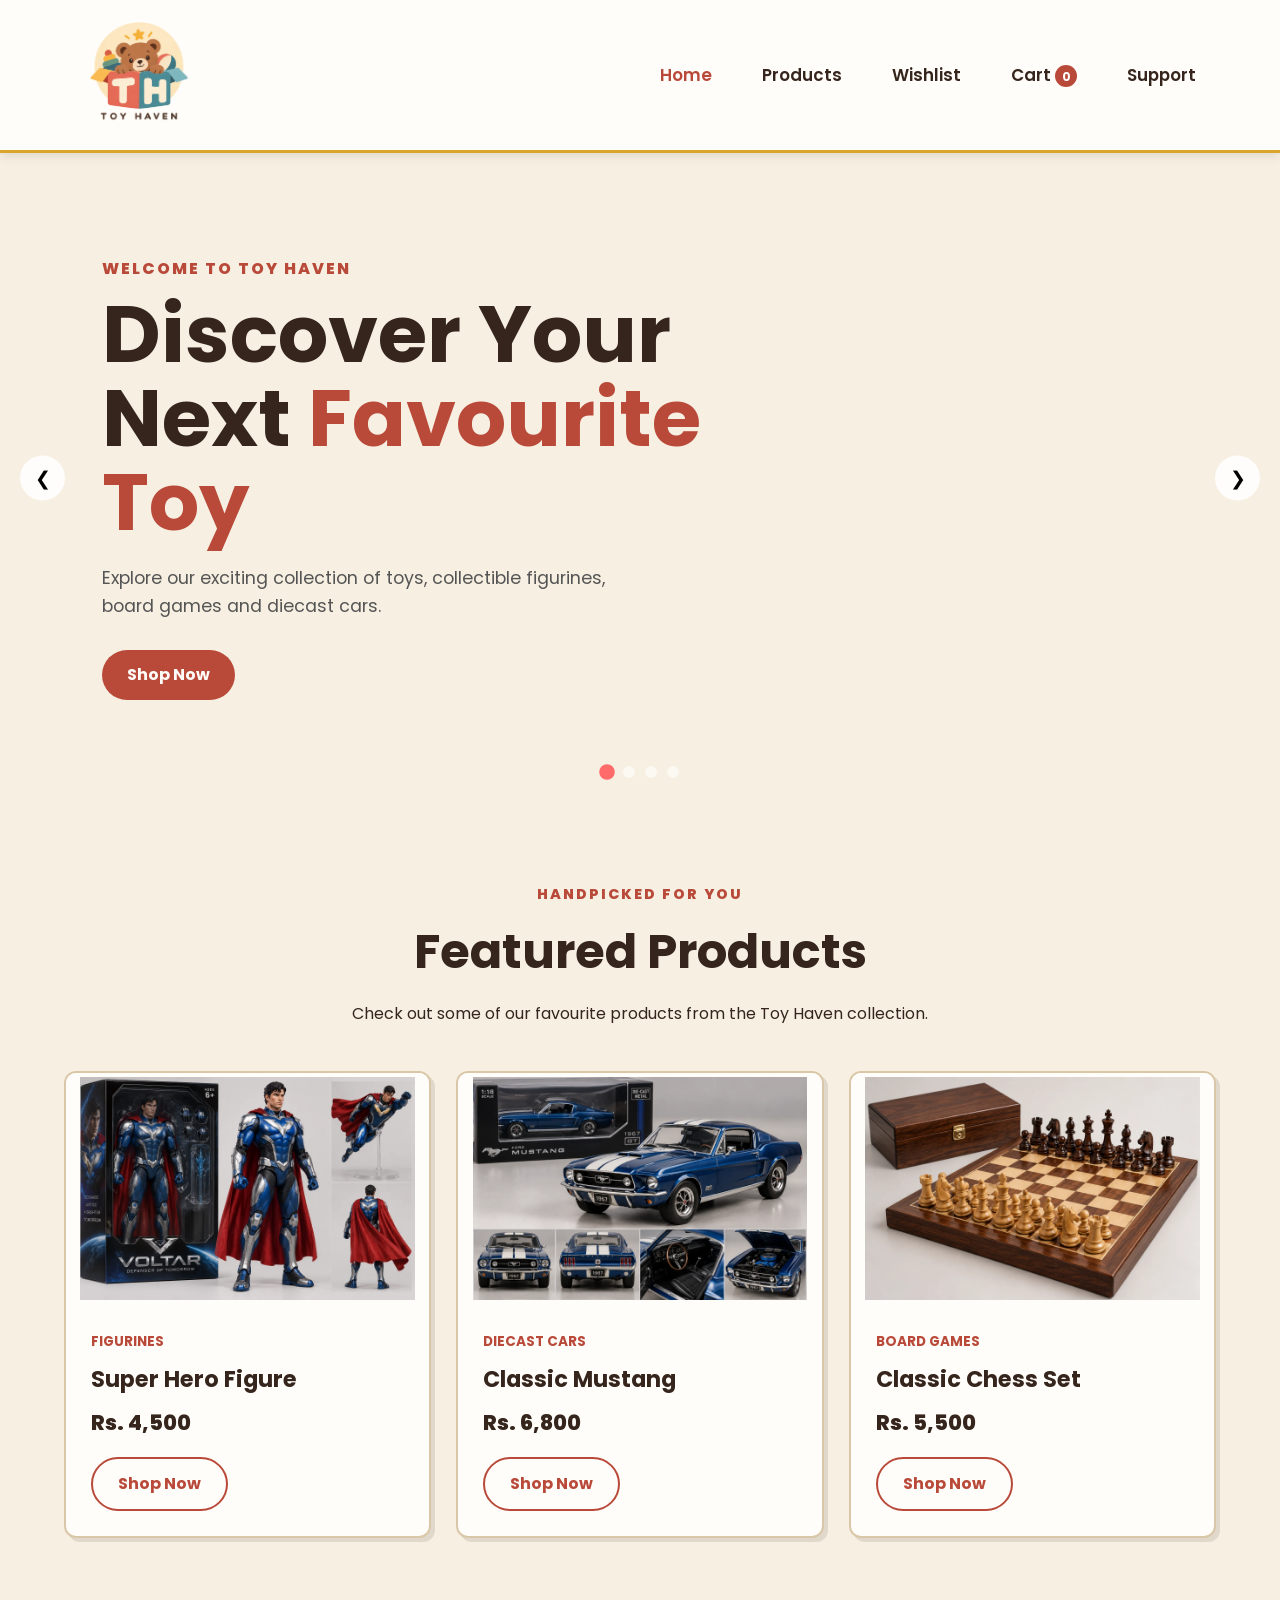
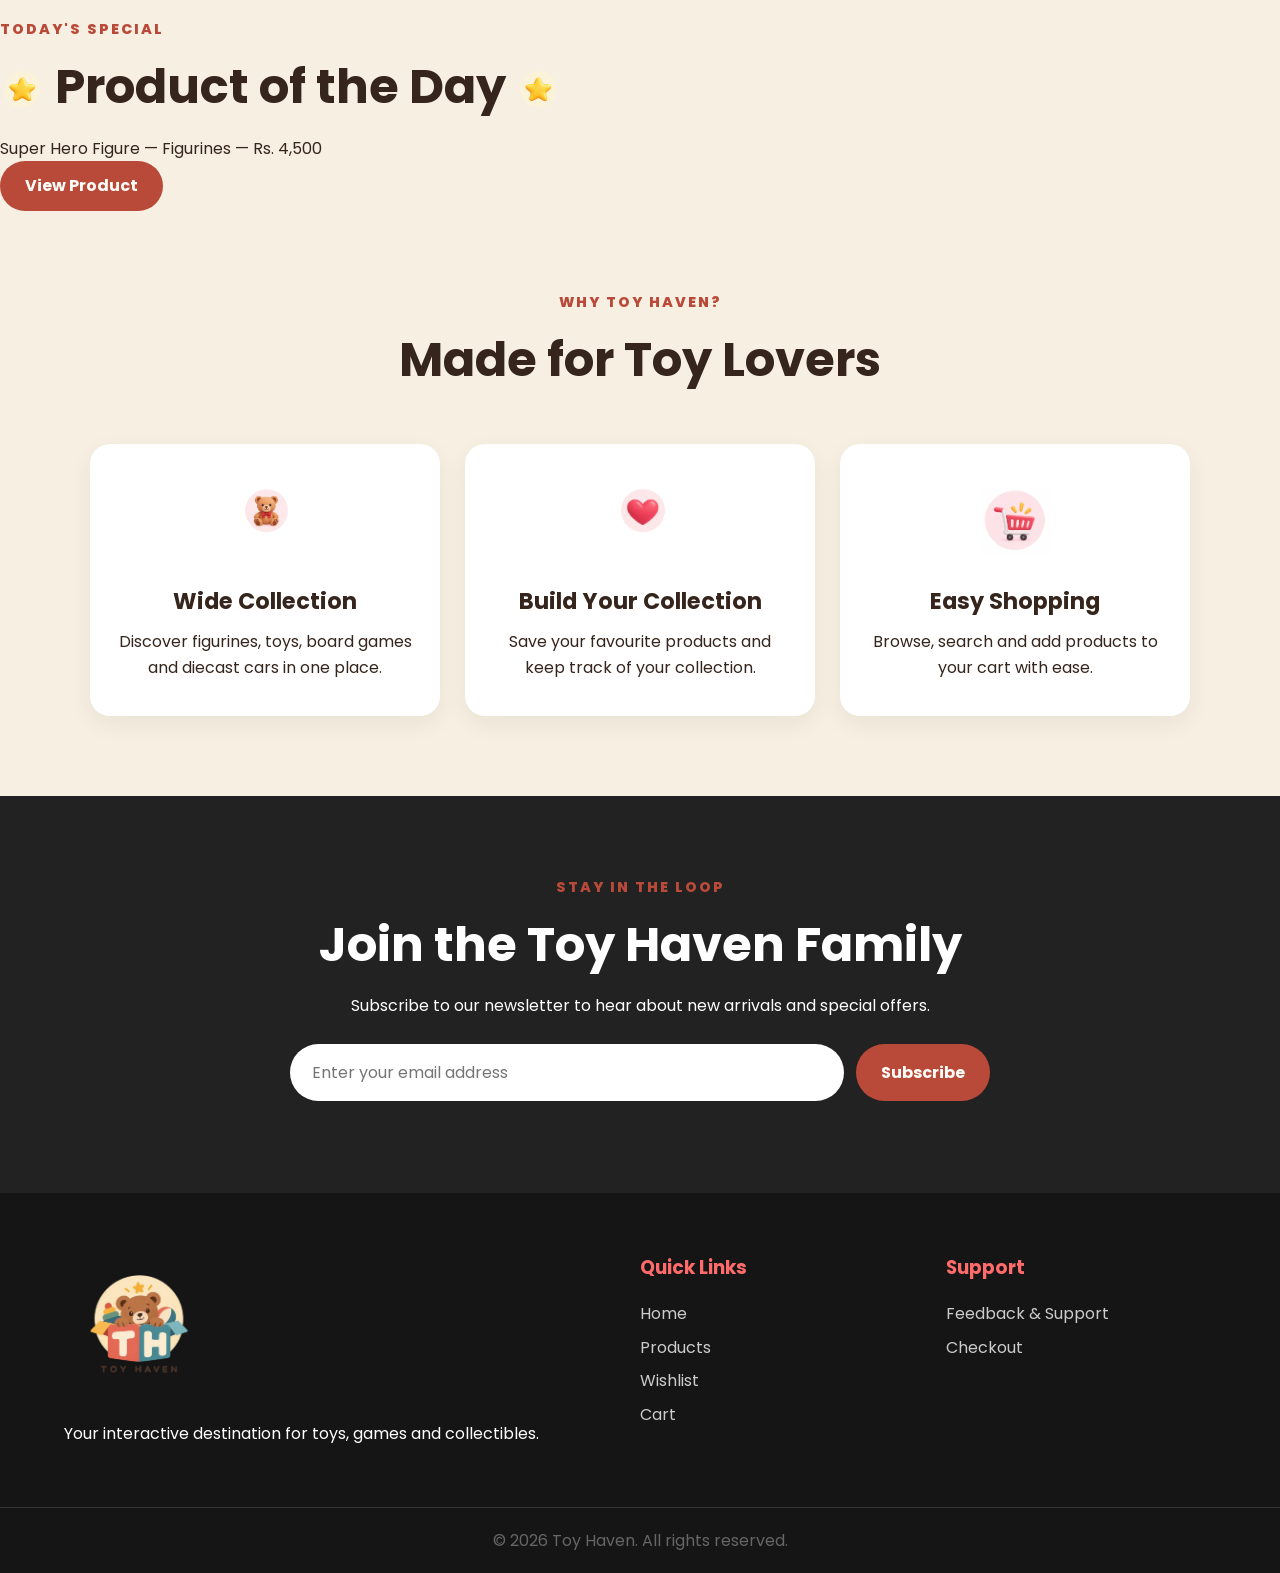
==== commit 26d44264: "Optimize images and fix encoding" ====
--- a/index.html
+++ b/index.html
@@ -41,7 +41,7 @@
 
             <!-- Website Logo -->
             <a href="index.html" class="logo">
-                <img src="images/toy-haven-logo.png" alt="Toy Haven">
+                <img src="images/webp/toy-haven-logo.webp" alt="Toy Haven">
             </a>
 
             <!-- Navigation Links -->
@@ -63,7 +63,7 @@
 
             <!-- Hamburger Menu -->
             <button class="hamburger" id="hamburger" aria-label="Open navigation menu">
-                ☰
+                â˜°
             </button>
 
         </nav>
@@ -117,7 +117,7 @@
                 <div class="hero-content">
 
                     <p class="hero-small-title">
-                        COLLECT • PLAY • ENJOY
+                        COLLECT â€¢ PLAY â€¢ ENJOY
                     </p>
 
                     <h1>
@@ -196,16 +196,15 @@
 
 
             <!-- Slider Controls -->
-            <button class="hero-control hero-prev" id="hero-prev"
-                aria-label="Previous slide">
-                ❮
+           <button class="hero-control hero-prev" id="hero-prev"
+                    aria-label="Previous slide">
+                &#10094;
             </button>
 
             <button class="hero-control hero-next" id="hero-next"
-                aria-label="Next slide">
-                ❯
+                    aria-label="Next slide">
+                &#10095;
             </button>
-
 
             <!-- Slider Indicators -->
             <div class="hero-dots">
@@ -257,7 +256,7 @@
                 <article class="product-card">
 
                     <div class="product-image">
-                        <img src="images/superhero.png" alt="Super Hero Figure">
+                        <img src="images/webp/superhero.webp" alt="Super Hero Figure">
                     </div>
 
                     <div class="product-info">
@@ -287,7 +286,7 @@
                 <article class="product-card">
 
                     <div class="product-image">
-                        <img src="images/mustang.png" alt="Classic Mustang">
+                        <img src="images/webp/mustang.webp" alt="Classic Mustang">
                     </div>
 
                     <div class="product-info">
@@ -317,7 +316,7 @@
                 <article class="product-card">
 
                     <div class="product-image">
-                        <img src="images/chess.png" alt="Classic Chess Set">
+                        <img src="images/webp/chess.webp" alt="Classic Chess Set">
                     </div>
 
                     <div class="product-info">
@@ -360,9 +359,9 @@
                 </p>
 
                 <h2>
-                    <img src="images/star-icon.png" alt="">
+                    <img src="images/webp/star-icon.webp" alt="">
                         Product of the Day
-                    <img src="images/star-icon.png" alt="">
+                    <img src="images/webp/star-icon.webp" alt="">
                 </h2>
 
                 <p id="featured-product-description">
@@ -403,7 +402,7 @@
                 <article class="why-card">
 
                     <div class="why-icon">
-                        <img src="images/why-icon-collection.png" alt="Toy collection">
+                        <img src="images/webp/why-icon-collection.webp" alt="Toy collection">
                     </div>
 
                     <h3>
@@ -422,7 +421,7 @@
                 <article class="why-card">
 
                     <div class="why-icon">
-                         <img src="images/why-icon-heart.png" alt="Build your collection">
+                         <img src="images/webp/why-icon-heart.webp" alt="Build your collection">
                     </div>
 
                     <h3>
@@ -440,7 +439,7 @@
                 <article class="why-card">
 
                     <div class="why-icon">
-                        <img src="images/why-icon-shopping.png" alt="Easy shopping">
+                        <img src="images/webp/why-icon-shopping.webp" alt="Easy shopping">
                     </div>
 
                     <h3>
@@ -521,7 +520,7 @@
             <div class="footer-column">
 
                 <h3>
-                    <img src="images/toy-haven-logo.png" alt="Toy Haven">
+                    <img src="images/webp/toy-haven-logo.webp" alt="Toy Haven">
                 </h3>
 
                 <p>
--- a/css/style.css
+++ b/css/style.css
@@ -7,7 +7,7 @@
 :root {
     --cream: #F7F0E2;
     --brown: #35251C;
-    --brick: #C65343;
+    --brick: #B94A3A;
     --mustard: #D9A52B;
     --sage: #7B8F70;
     --white: #FFFDF9;
@@ -127,7 +127,7 @@
 }
 
 #cart-count {
-    background-color: #ff6b6b;
+    background-color: #B94A3A;
     color: white;
 
     border-radius: 50%;
@@ -360,7 +360,7 @@
 }
 
 .section-subtitle {
-    color: #ff6b6b;
+    color: #B94A3A;
 
     font-size: 0.9rem;
 
@@ -628,7 +628,7 @@
 
     border-top: 1px solid #333;
 
-    color: #999;
+    color: #666;
 }
 
 
@@ -791,9 +791,9 @@
 }
 
 .filter-btn {
-    border: 2px solid #ff6b6b;
+    border: 2px solid #B94A3A;
     background-color: #ffffff;
-    color: #ff6b6b;
+    color: #B94A3A;
 
     padding: 10px 20px;
     border-radius: 25px;
@@ -807,7 +807,7 @@
 
 .filter-btn:hover,
 .filter-btn.active-filter {
-    background-color: #ff6b6b;
+    background-color: #b94a3a;
     color: #ffffff;
 }
 
@@ -2096,10 +2096,9 @@
 
 
 .cart-item-subtotal strong {
-    color: #ff6268;
+    color: #B94A3A;
     font-size: 18px;
 }
-
 
 /* REMOVE BUTTON */
 
@@ -2204,14 +2203,14 @@
 
 .btn-danger {
     background: #fff0f0;
-    color: #e74c3c;
+    color: #B94A3A;
 
     border: none;
 }
 
 
 .btn-danger:hover {
-    background: #e74c3c;
+    background: #B94A3A;
     color: #ffffff;
 }
 
@@ -2678,7 +2677,7 @@
 
 .order-summary-card .summary-total span,
 .order-summary-card .summary-total strong {
-    color: #ff6268;
+    color: #B94A3A;
 
     font-size: 23px;
 }
@@ -2691,7 +2690,7 @@
 
     text-align: center;
 
-    color: #777;
+    color: #666;
 }
 
 
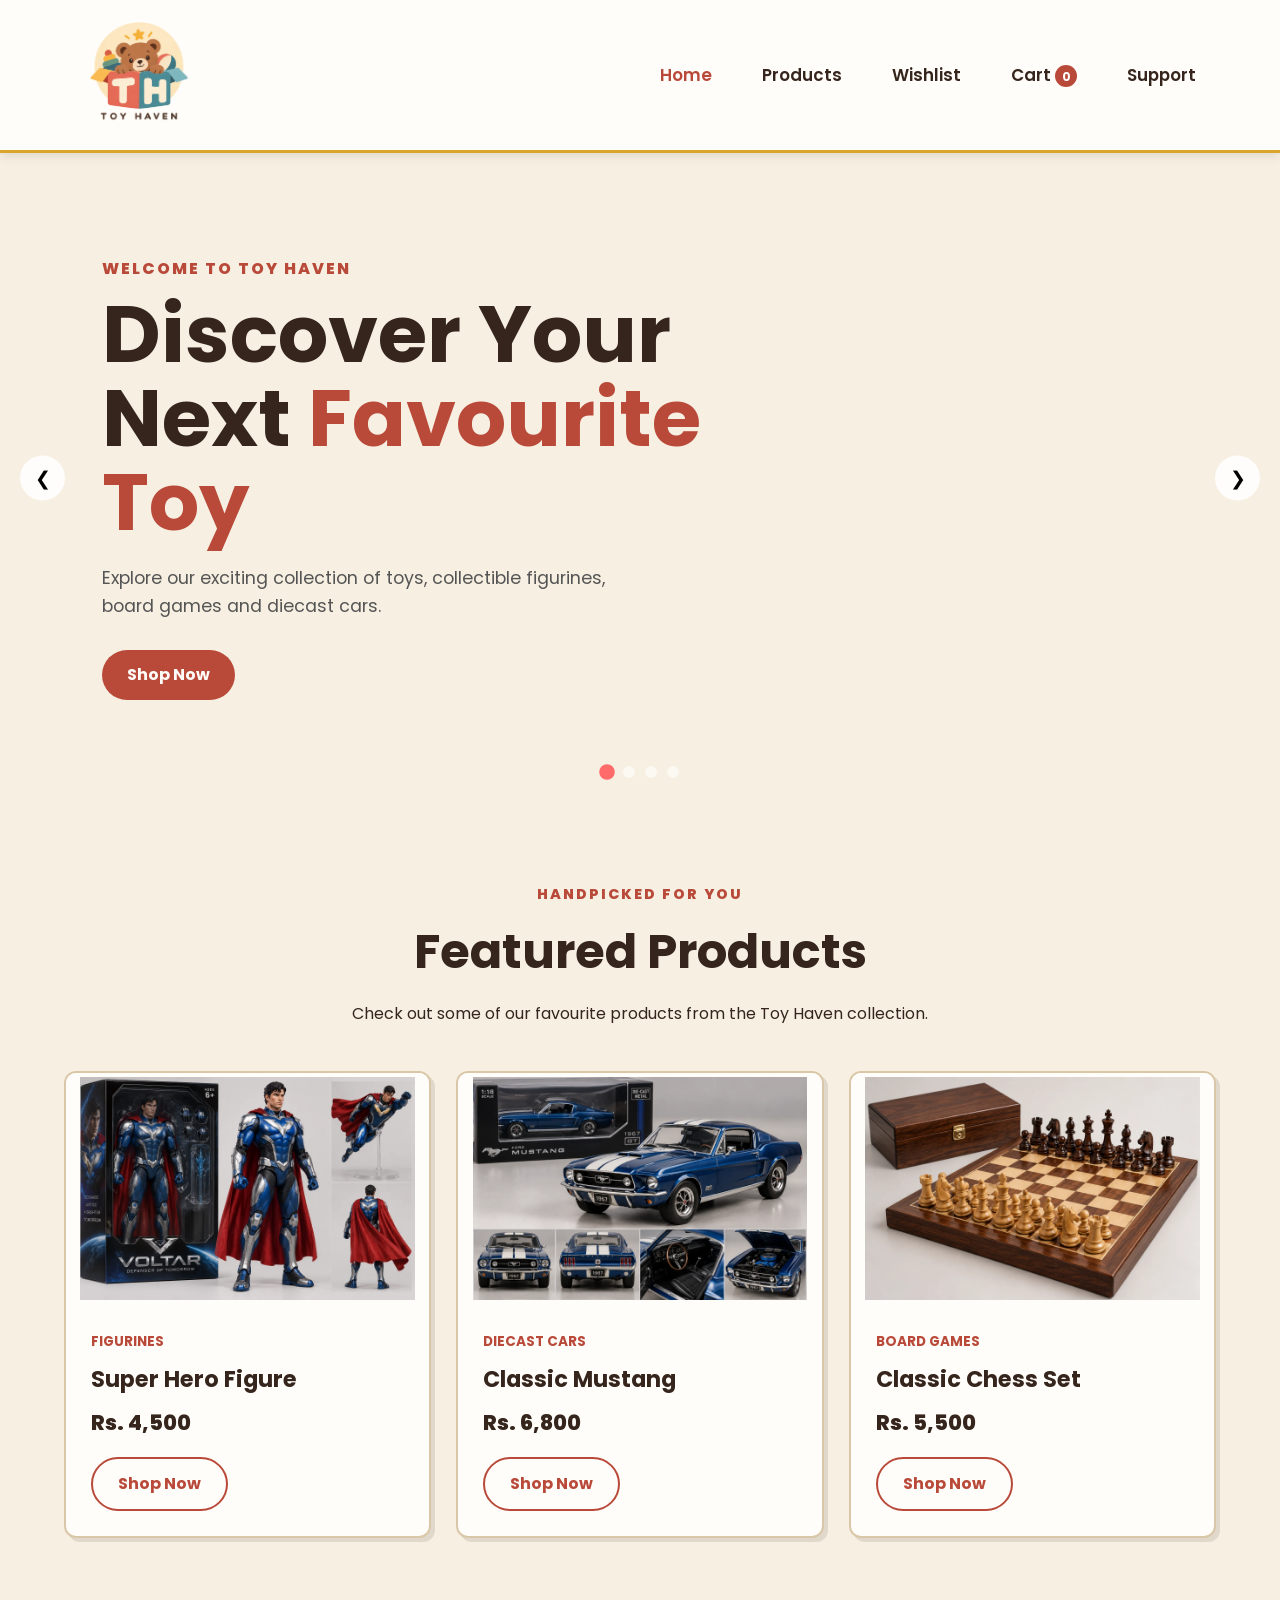
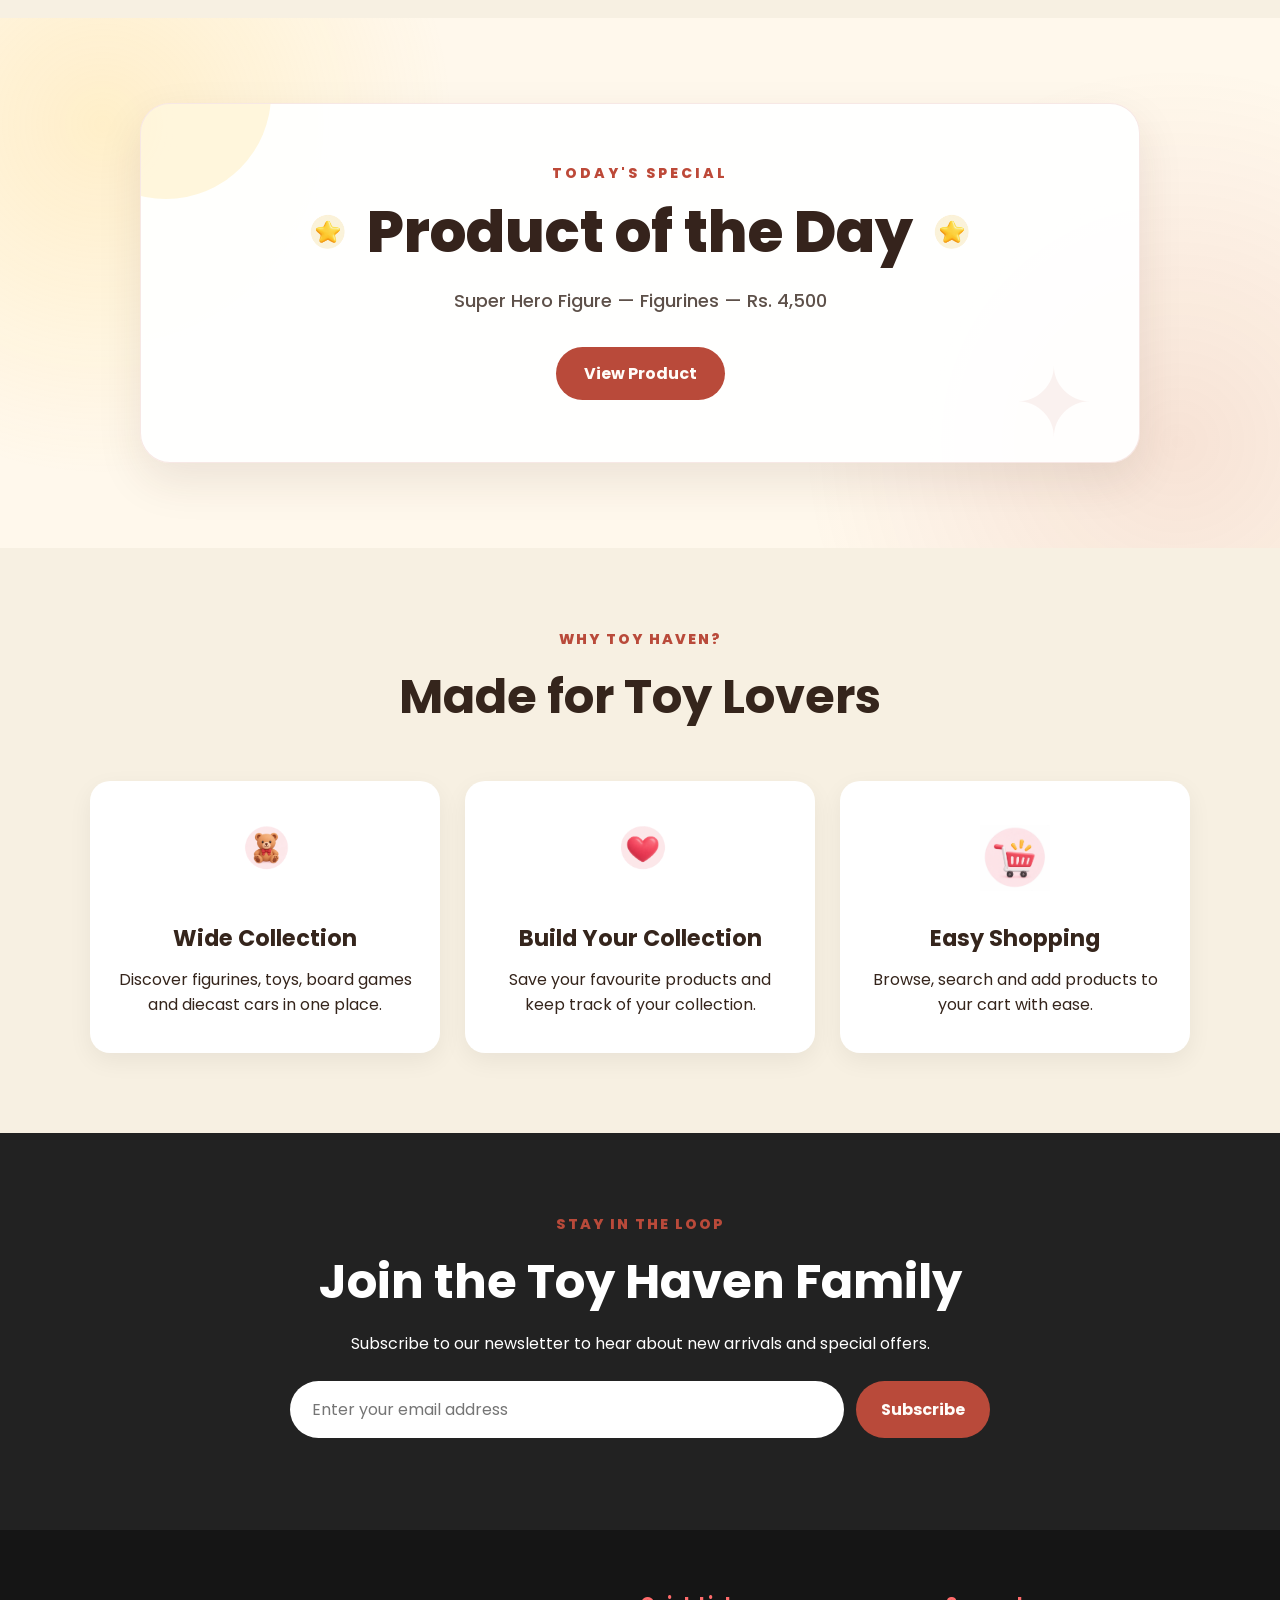
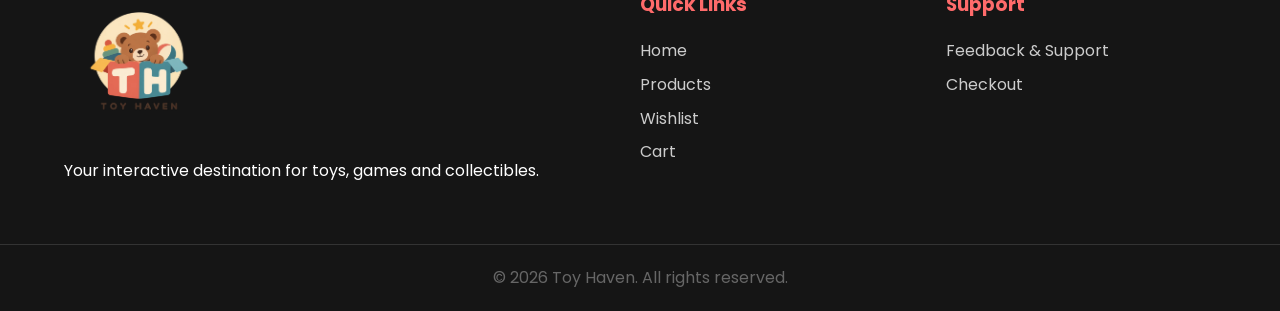
==== commit c12e9f95: "Update website interfaces" ====
--- a/index.html
+++ b/index.html
@@ -3,48 +3,35 @@
 
 <head>
     <meta charset="UTF-8">
-
-    <!-- Makes the website responsive on phones and tablets -->
     <meta name="viewport" content="width=device-width, initial-scale=1.0">
 
-    <!-- Website title -->
     <title>Toy Haven | Discover Your Favourite Toys</title>
 
-    <!-- Website description -->
     <meta name="description"
         content="Toy Haven - Explore collectible figurines, toys, board games and diecast cars.">
 
-    <!-- Connect our CSS file -->
     <link rel="stylesheet" href="css/style.css">
 
-    <!-- Google Font -->
     <link rel="preconnect" href="https://fonts.googleapis.com">
     <link rel="preconnect" href="https://fonts.gstatic.com" crossorigin>
 
     <link href="https://fonts.googleapis.com/css2?family=Poppins:wght@400;500;600;700;800&display=swap"
         rel="stylesheet">
 
-    <!-- Favicon -->
     <link rel="icon" type="image/svg+xml" href="favicon.svg">
     <link rel="manifest" href="manifest.json">
 </head>
 
 <body>
 
-    <!-- =========================
-         HEADER / NAVIGATION
-    ========================== -->
-
     <header class="header">
 
         <nav class="navbar">
 
-            <!-- Website Logo -->
             <a href="index.html" class="logo">
                 <img src="images/webp/toy-haven-logo.webp" alt="Toy Haven">
             </a>
 
-            <!-- Navigation Links -->
             <div class="nav-links" id="navLinks">
 
                 <a href="index.html" class="active">Home</a>
@@ -61,9 +48,8 @@
 
             </div>
 
-            <!-- Hamburger Menu -->
             <button class="hamburger" id="hamburger" aria-label="Open navigation menu">
-                â˜°
+                &#9776;
             </button>
 
         </nav>
@@ -71,19 +57,10 @@
     </header>
 
 
-    <!-- =========================
-         MAIN CONTENT
-    ========================== -->
-
     <main>
 
-        <!-- =========================
-             HERO SECTION
-        ========================== -->
-
         <section class="hero" id="hero">
 
-            <!-- Hero Slide 1 -->
             <div class="hero-slide active-slide">
 
                 <div class="hero-content">
@@ -111,13 +88,12 @@
             </div>
 
 
-            <!-- Hero Slide 2 -->
             <div class="hero-slide">
 
                 <div class="hero-content">
 
                     <p class="hero-small-title">
-                        COLLECT â€¢ PLAY â€¢ ENJOY
+                        COLLECT &#8226; PLAY &#8226; ENJOY
                     </p>
 
                     <h1>
@@ -139,7 +115,6 @@
             </div>
 
 
-            <!-- Hero Slide 3 -->
             <div class="hero-slide">
 
                 <div class="hero-content">
@@ -167,7 +142,6 @@
             </div>
 
 
-            <!-- Hero Slide 4 -->
             <div class="hero-slide">
 
                 <div class="hero-content">
@@ -195,18 +169,16 @@
             </div>
 
 
-            <!-- Slider Controls -->
-           <button class="hero-control hero-prev" id="hero-prev"
-                    aria-label="Previous slide">
+            <button class="hero-control hero-prev" id="hero-prev"
+                aria-label="Previous slide">
                 &#10094;
             </button>
 
             <button class="hero-control hero-next" id="hero-next"
-                    aria-label="Next slide">
+                aria-label="Next slide">
                 &#10095;
             </button>
 
-            <!-- Slider Indicators -->
             <div class="hero-dots">
 
                 <button class="hero-dot active-dot"
@@ -225,10 +197,6 @@
 
         </section>
 
-
-        <!-- =========================
-             FEATURED PRODUCTS
-        ========================== -->
 
         <section class="featured-section">
 
@@ -252,7 +220,6 @@
 
             <div class="featured-products">
 
-                <!-- Product 1 -->
                 <article class="product-card">
 
                     <div class="product-image">
@@ -282,7 +249,6 @@
                 </article>
 
 
-                <!-- Product 2 -->
                 <article class="product-card">
 
                     <div class="product-image">
@@ -312,7 +278,6 @@
                 </article>
 
 
-                <!-- Product 3 -->
                 <article class="product-card">
 
                     <div class="product-image">
@@ -346,11 +311,137 @@
         </section>
 
 
-        <!-- =========================
-             PRODUCT OF THE DAY
-        ========================== -->
-
         <section class="product-of-day">
+
+            <style>
+                .product-of-day {
+                    position: relative;
+                    overflow: hidden;
+                    padding: 85px 24px;
+                    background:
+                        radial-gradient(circle at 8% 20%, rgba(255, 209, 92, 0.24) 0, rgba(255, 209, 92, 0) 28%),
+                        radial-gradient(circle at 92% 80%, rgba(190, 70, 53, 0.12) 0, rgba(190, 70, 53, 0) 30%),
+                        #fff8ec;
+                }
+
+                .product-of-day .product-day-content {
+                    position: relative;
+                    max-width: 1000px;
+                    margin: 0 auto;
+                    padding: 58px 55px 62px;
+                    text-align: center;
+                    background: rgba(255, 255, 255, 0.94);
+                    border: 1px solid rgba(190, 70, 53, 0.12);
+                    border-radius: 30px;
+                    box-shadow: 0 18px 45px rgba(70, 43, 30, 0.10);
+                    overflow: hidden;
+                }
+
+                .product-of-day .product-day-content::before {
+                    content: "";
+                    position: absolute;
+                    width: 210px;
+                    height: 210px;
+                    top: -115px;
+                    left: -80px;
+                    border-radius: 50%;
+                    background: rgba(255, 204, 70, 0.18);
+                }
+
+                .product-of-day .product-day-content::after {
+                    content: "✦";
+                    position: absolute;
+                    right: 45px;
+                    bottom: 12px;
+                    font-size: 95px;
+                    line-height: 1;
+                    color: rgba(190, 70, 53, 0.07);
+                }
+
+                .product-of-day .product-day-content > * {
+                    position: relative;
+                    z-index: 1;
+                }
+
+                .product-of-day .section-subtitle {
+                    margin: 0 0 16px;
+                    color: #bd4938;
+                    font-size: 14px;
+                    font-weight: 800;
+                    letter-spacing: 3px;
+                    text-transform: uppercase;
+                }
+
+                .product-of-day h2 {
+                    display: flex;
+                    align-items: center;
+                    justify-content: center;
+                    gap: 18px;
+                    margin: 0;
+                    color: #35231c;
+                    font-size: clamp(36px, 5vw, 58px);
+                    font-weight: 800;
+                    line-height: 1.1;
+                }
+
+                .product-of-day h2 img {
+                    width: 42px;
+                    height: 42px;
+                    object-fit: contain;
+                    flex-shrink: 0;
+                }
+
+                .product-of-day #featured-product-description {
+                    max-width: 700px;
+                    margin: 22px auto 30px;
+                    color: #5d5049;
+                    font-size: 18px;
+                    font-weight: 500;
+                    line-height: 1.7;
+                }
+
+                .product-of-day .btn.btn-primary {
+                    display: inline-flex;
+                    align-items: center;
+                    justify-content: center;
+                    min-width: 165px;
+                    padding: 14px 28px;
+                    border-radius: 999px;
+                    font-size: 16px;
+                    font-weight: 700;
+                    text-decoration: none;
+                }
+
+                @media (max-width: 700px) {
+                    .product-of-day {
+                        padding: 55px 16px;
+                    }
+
+                    .product-of-day .product-day-content {
+                        padding: 45px 22px 50px;
+                        border-radius: 24px;
+                    }
+
+                    .product-of-day h2 {
+                        gap: 10px;
+                        font-size: 34px;
+                    }
+
+                    .product-of-day h2 img {
+                        width: 30px;
+                        height: 30px;
+                    }
+
+                    .product-of-day #featured-product-description {
+                        font-size: 16px;
+                    }
+
+                    .product-of-day .product-day-content::after {
+                        right: 18px;
+                        font-size: 65px;
+                    }
+                }
+            </style>
 
             <div class="product-day-content">
 
@@ -360,7 +451,7 @@
 
                 <h2>
                     <img src="images/webp/star-icon.webp" alt="">
-                        Product of the Day
+                    Product of the Day
                     <img src="images/webp/star-icon.webp" alt="">
                 </h2>
 
@@ -377,10 +468,6 @@
 
         </section>
 
-
-        <!-- =========================
-             WHY TOY HAVEN
-        ========================== -->
 
         <section class="why-section">
 
@@ -421,7 +508,7 @@
                 <article class="why-card">
 
                     <div class="why-icon">
-                         <img src="images/webp/why-icon-heart.webp" alt="Build your collection">
+                        <img src="images/webp/why-icon-heart.webp" alt="Build your collection">
                     </div>
 
                     <h3>
@@ -457,10 +544,6 @@
 
         </section>
 
-
-        <!-- =========================
-             NEWSLETTER
-        ========================== -->
 
         <section class="newsletter">
 
@@ -508,15 +591,10 @@
     </main>
 
 
-    <!-- =========================
-         FOOTER
-    ========================== -->
-
     <footer class="footer">
 
         <div class="footer-container">
 
-            <!-- Footer About -->
             <div class="footer-column">
 
                 <h3>
@@ -531,7 +609,6 @@
             </div>
 
 
-            <!-- Footer Navigation -->
             <div class="footer-column">
 
                 <h3>
@@ -549,7 +626,6 @@
             </div>
 
 
-            <!-- Footer Support -->
             <div class="footer-column">
 
                 <h3>
@@ -580,7 +656,6 @@
     </footer>
 
 
-    <!-- JavaScript -->
     <script src="js/main.js"></script>
 
 </body>
--- a/css/style.css
+++ b/css/style.css
@@ -1,9 +1,3 @@
-/* =========================================================
-   TOY HAVEN - WARM PLAYFUL PREMIUM THEME
-   Familiar cream + brick + mustard palette.
-   Built to work with the existing six-page Toy Haven HTML/JS.
-   ========================================================= */
-
 :root {
     --cream: #F7F0E2;
     --brown: #35251C;
@@ -14,15 +8,6 @@
     --border: #D9C7A8;
 }
 
-/* =========================================
-   TOY HAVEN - MAIN STYLESHEET
-========================================= */
-
-
-/* =========================================
-   1. GENERAL RESET
-========================================= */
-
 * {
     margin: 0;
     padding: 0;
@@ -50,21 +35,11 @@
     font-family: inherit;
 }
 
-
-/* =========================================
-   2. REUSABLE CONTAINER
-========================================= */
-
 .container {
     width: 90%;
     max-width: 1200px;
     margin: 0 auto;
 }
-
-
-/* =========================================
-   3. HEADER & NAVIGATION
-========================================= */
 
 .header {
     background-color: var(--white);
@@ -102,15 +77,18 @@
     top: 70px;
     left: 0;
     width: 100%;
-
     background-color: var(--white);
-
     flex-direction: column;
     align-items: center;
-
     padding: 20px 0;
-
+    margin: 0;
+    list-style: none;
     box-shadow: 0 5px 10px rgba(59, 42, 32, 0.12);
+}
+.nav-links li {
+    list-style: none;
+    margin: 0;
+    padding: 0;
 }
 
 .nav-links a {
@@ -153,11 +131,6 @@
     color: #333;
 }
 
-
-/* =========================================
-   4. HERO SECTION
-========================================= */
-
 .hero {
     position: relative;
     min-height: 600px;
@@ -227,9 +200,6 @@
     color: #555;
 }
 
-
-/* Hero Controls */
-
 .hero-control {
     position: absolute;
 
@@ -263,9 +233,6 @@
 .hero-next {
     right: 20px;
 }
-
-
-/* Hero Dots */
 
 .hero-dots {
     position: absolute;
@@ -297,11 +264,6 @@
     background-color: #ff6b6b;
     transform: scale(1.3);
 }
-
-
-/* =========================================
-   5. BUTTONS
-========================================= */
 
 .btn {
     display: inline-block;
@@ -344,11 +306,6 @@
     border: 2px solid var(--brick);
 }
 
-
-/* =========================================
-   6. SECTION HEADINGS
-========================================= */
-
 .section-heading {
     text-align: center;
 
@@ -380,11 +337,6 @@
 
     margin-bottom: 10px;
 }
-
-
-/* =========================================
-   7. FEATURED PRODUCTS
-========================================= */
 
 .featured-section {
     padding: 80px 5%;
@@ -461,11 +413,6 @@
     margin-bottom: 18px;
 }
 
-
-/* =========================================
-   9. WHY TOY HAVEN
-========================================= */
-
 .why-section {
     padding: 80px 5%;
 }
@@ -512,11 +459,6 @@
     margin-bottom: 10px;
 }
 
-
-/* =========================================
-   10. NEWSLETTER
-========================================= */
-
 .newsletter {
     padding: 80px 5%;
 
@@ -570,11 +512,6 @@
 
     font-weight: 600;
 }
-
-
-/* =========================================
-   11. FOOTER
-========================================= */
 
 .footer {
     background-color: #151515;
@@ -631,11 +568,6 @@
     color: #666;
 }
 
-
-/* =========================================
-   12. ACCESSIBILITY
-========================================= */
-
 .sr-only {
     position: absolute;
 
@@ -654,11 +586,6 @@
     border: 0;
 }
 
-
-/* =========================================
-   13. TABLET
-========================================= */
-
 @media (min-width: 600px) {
 
     .featured-products {
@@ -683,11 +610,6 @@
 
 }
 
-
-/* =========================================
-   14. DESKTOP
-========================================= */
-
 @media (min-width: 900px) {
 
     .hamburger {
@@ -705,6 +627,8 @@
 
         padding: 0;
 
+        margin: 0;
+
         box-shadow: none;
 
         gap: 10px;
@@ -722,24 +646,13 @@
 
 }
 
-
-/* =========================================
-   15. MOBILE NAVIGATION ACTIVE STATE
-========================================= */
-
 .nav-links.show {
     display: flex;
 }
-/* =========================================
-   PRODUCT PAGE
-========================================= */
 
 .page-header {
     padding: 70px 5% 30px;
 }
-
-
-/* Product controls */
 
 .product-section {
     width: 90%;
@@ -754,9 +667,6 @@
     gap: 25px;
     margin-bottom: 40px;
 }
-
-
-/* Search */
 
 .search-box {
     display: flex;
@@ -781,9 +691,6 @@
     border-color: #ff6b6b;
 }
 
-
-/* Category buttons */
-
 .filter-buttons {
     display: flex;
     flex-wrap: wrap;
@@ -811,11 +718,6 @@
     color: #ffffff;
 }
 
-
-/* =========================================
-   PRODUCT GRID
-========================================= */
-
 .product-grid {
     display: grid;
 
@@ -844,9 +746,6 @@
     box-shadow:
         0 15px 35px rgba(0, 0, 0, 0.12);
 }
-
-
-/* Product image */
 
 .shop-product-image {
     height: 240px;
@@ -865,9 +764,6 @@
     font-size: 7rem;
 }
 
-
-/* Product information */
-
 .shop-product-info {
     padding: 25px;
 }
@@ -884,9 +780,6 @@
     margin-bottom: 20px;
 }
 
-
-/* Product buttons */
-
 .product-card-buttons {
     display: flex;
 
@@ -900,9 +793,6 @@
     padding: 10px 16px;
 }
 
-
-/* No results */
-
 .no-results {
     display: none;
 
@@ -911,14 +801,7 @@
     padding: 60px 20px;
 }
 
-
-/* =========================================
-   PRODUCT MODAL
-========================================= */
-
 .product-modal {
-
-    /* Hidden by default */
 
     position: fixed;
 
@@ -947,18 +830,12 @@
         visibility 0.3s ease;
 }
 
-
-/* Show modal */
-
 .product-modal.modal-open {
 
     opacity: 1;
 
     visibility: visible;
 }
-
-
-/* Modal box */
 
 .modal-content {
 
@@ -988,16 +865,10 @@
     transition: transform 0.3s ease;
 }
 
-
-/* Modal animation */
-
 .product-modal.modal-open .modal-content {
 
     transform: scale(1);
 }
-
-
-/* Close button */
 
 .modal-close {
 
@@ -1036,9 +907,6 @@
 
     transform: rotate(90deg);
 }
-
-
-/* Modal image */
 
 .modal-image {
 
@@ -1060,9 +928,6 @@
     font-size: 8rem;
 }
 
-
-/* Modal information */
-
 .modal-info {
 
     padding: 10px;
@@ -1081,11 +946,6 @@
 
     color: #555;
 }
-
-
-/* =========================================
-   PRODUCT PAGE RESPONSIVE DESIGN
-========================================= */
 
 @media (min-width: 600px) {
 
@@ -1114,7 +974,6 @@
 
 }
 
-
 @media (min-width: 900px) {
 
     .product-grid {
@@ -1134,26 +993,17 @@
     }
 
 }
-/* =========================================
-   WISHLIST PAGE
-========================================= */
 
 .wishlist-section {
     padding: 70px 0;
     min-height: 500px;
 }
-
-
-/* WISHLIST GRID */
 
 .wishlist-grid {
     display: grid;
     grid-template-columns: repeat(2, 1fr);
     gap: 30px;
 }
-
-
-/* WISHLIST CARD */
 
 .wishlist-card {
     display: flex;
@@ -1168,16 +1018,12 @@
     animation: wishlistFadeIn 0.5s ease;
 }
 
-
 .wishlist-card:hover {
     transform: translateY(-5px);
 
     box-shadow:
         0 15px 35px rgba(0, 0, 0, 0.12);
 }
-
-
-/* WISHLIST IMAGE */
 
 .wishlist-image {
     min-width: 180px;
@@ -1194,22 +1040,17 @@
     font-size: 85px;
 }
 
-
-/* WISHLIST INFORMATION */
-
 .wishlist-info {
     flex: 1;
     display: flex;
     flex-direction: column;
 }
-
 
 .wishlist-info h2 {
     margin: 7px 0 5px;
     font-size: 24px;
 }
 
-
 .wishlist-price {
     margin: 5px 0 10px;
 
@@ -1219,7 +1060,6 @@
     color: #ff6268;
 }
 
-
 .wishlist-description {
     margin: 0 0 15px;
 
@@ -1229,9 +1069,6 @@
     font-size: 14px;
 }
 
-
-/* STATUS */
-
 .wishlist-status {
     display: flex;
     align-items: center;
@@ -1239,13 +1076,11 @@
 
     margin-bottom: 18px;
 }
-
 
 .wishlist-status label {
     font-weight: 600;
 }
 
-
 .status-select {
     padding: 9px 12px;
 
@@ -1262,20 +1097,15 @@
     outline: none;
 }
 
-
 .status-select:focus {
     border-color: #ff6268;
 }
 
-
-/* BUTTONS */
-
 .wishlist-buttons {
     display: flex;
     gap: 10px;
     margin-top: auto;
 }
-
 
 .wishlist-buttons .btn {
     border: none;
@@ -1283,9 +1113,6 @@
     font-family: inherit;
 }
 
-
-/* EMPTY WISHLIST */
-
 .empty-wishlist {
     text-align: center;
 
@@ -1301,7 +1128,6 @@
     box-shadow:
         0 10px 30px rgba(0, 0, 0, 0.07);
 }
-
 
 .empty-wishlist-icon {
     font-size: 65px;
@@ -1309,22 +1135,22 @@
 
     animation: heartBeat 1.5s infinite;
 }
-
+.empty-wishlist-icon img {
+    width: 80px;
+    height: 80px;
+    object-fit: contain;
+}
 
 .empty-wishlist h2 {
     margin-bottom: 10px;
     font-size: 28px;
 }
 
-
 .empty-wishlist p {
     color: #666;
     margin-bottom: 25px;
 }
 
-
-/* ANIMATIONS */
-
 @keyframes wishlistFadeIn {
 
     from {
@@ -1339,7 +1165,6 @@
 
 }
 
-
 @keyframes heartBeat {
 
     0%,
@@ -1353,11 +1178,6 @@
 
 }
 
-
-/* =========================================
-   WISHLIST RESPONSIVE
-========================================= */
-
 @media (max-width: 900px) {
 
     .wishlist-grid {
@@ -1366,19 +1186,16 @@
 
 }
 
-
 @media (max-width: 600px) {
 
     .wishlist-section {
         padding: 45px 0;
     }
-
 
     .wishlist-card {
         flex-direction: column;
         padding: 18px;
     }
-
 
     .wishlist-image {
         width: 100%;
@@ -1388,41 +1205,32 @@
         font-size: 90px;
     }
 
-
     .wishlist-info h2 {
         font-size: 22px;
     }
-
 
     .wishlist-status {
         align-items: flex-start;
         flex-direction: column;
     }
 
-
     .status-select {
         width: 100%;
     }
 
-
     .wishlist-buttons {
         flex-direction: column;
     }
 
-
     .wishlist-buttons .btn {
         width: 100%;
     }
 
-
     .empty-wishlist {
         padding: 45px 20px;
     }
 
 }
-/* =========================================
-   FAQ ACCORDION
-========================================= */
 
 .faq-section {
     padding: 70px 0;
@@ -1451,9 +1259,6 @@
     box-shadow: 0 5px 20px rgba(0, 0, 0, 0.06);
 }
 
-
-/* QUESTION BUTTON */
-
 .faq-question {
     width: 100%;
     padding: 20px 25px;
@@ -1477,18 +1282,12 @@
     color: #ff6268;
 }
 
-
-/* PLUS ICON */
-
 .faq-icon {
     font-size: 25px;
     font-weight: 600;
 
     transition: transform 0.3s ease;
 }
-
-
-/* ANSWER — HIDDEN BY DEFAULT */
 
 .faq-answer {
     max-height: 0;
@@ -1504,9 +1303,6 @@
         opacity 0.25s ease;
 }
 
-
-/* ANSWER — SHOW WHEN ACTIVE */
-
 .faq-item.active .faq-answer {
     max-height: 200px;
 
@@ -1515,24 +1311,13 @@
     opacity: 1;
 }
 
-
-/* ROTATE PLUS */
-
 .faq-item.active .faq-icon {
     transform: rotate(45deg);
 }
-/* =========================================
-   FEEDBACK & SUPPORT PAGE
-========================================= */
 
 .feedback-section {
     padding: 70px 0;
 }
-
-
-/* =========================================
-   FEEDBACK LAYOUT
-========================================= */
 
 .feedback-layout {
     display: grid;
@@ -1541,11 +1326,6 @@
     align-items: start;
 }
 
-
-/* =========================================
-   FEEDBACK FORM CARD
-========================================= */
-
 .feedback-form-card,
 .support-card {
     background: #ffffff;
@@ -1556,28 +1336,20 @@
         0 10px 30px rgba(0, 0, 0, 0.07);
 }
 
-
 .feedback-form-card h2,
 .support-card h2 {
     margin-bottom: 8px;
     font-size: 30px;
 }
 
-
 .feedback-intro {
     color: #666;
     margin-bottom: 30px;
 }
 
-
-/* =========================================
-   FORM ELEMENTS
-========================================= */
-
 .form-group {
     margin-bottom: 22px;
 }
-
 
 .form-group label {
     display: block;
@@ -1585,7 +1357,6 @@
 
     font-weight: 600;
 }
-
 
 .form-group input,
 .form-group textarea,
@@ -1609,7 +1380,6 @@
         box-shadow 0.3s ease;
 }
 
-
 .form-group input:focus,
 .form-group textarea:focus,
 .form-group select:focus {
@@ -1619,17 +1389,11 @@
         0 0 0 3px rgba(255, 98, 104, 0.12);
 }
 
-
 .form-group textarea {
     resize: vertical;
     min-height: 140px;
 }
 
-
-/* =========================================
-   FORM ERRORS
-========================================= */
-
 .form-error {
     display: block;
 
@@ -1641,24 +1405,13 @@
     font-weight: 600;
 }
 
-
-/* =========================================
-   SUBMIT BUTTON
-========================================= */
-
 .feedback-form-card .btn {
     margin-top: 5px;
 }
 
-
-/* =========================================
-   SUPPORT CARD
-========================================= */
-
 .support-card {
     text-align: center;
 }
-
 
 .support-icon {
     width: 85px;
@@ -1698,7 +1451,6 @@
     line-height: 1.6;
 }
 
-
 .support-contact {
     margin-top: 25px;
 
@@ -1706,18 +1458,12 @@
 
     border-top: 2px solid #f7e6df;
 }
-
 
 .support-contact p {
     margin: 12px 0;
     font-size: 15px;
 }
 
-
-/* =========================================
-   FEEDBACK SUCCESS
-========================================= */
-
 .feedback-success {
     display: none;
 
@@ -1726,13 +1472,11 @@
     padding: 35px 10px;
 }
 
-
 .feedback-success.show {
     display: block;
 
     animation: feedbackSuccess 0.5s ease;
 }
-
 
 .feedback-success .success-icon {
     width: 70px;
@@ -1753,17 +1497,14 @@
     font-weight: 700;
 }
 
-
 .feedback-success h3 {
     font-size: 28px;
     margin-bottom: 8px;
 }
 
-
 .feedback-success p {
     color: #666;
 }
-
 
 @keyframes feedbackSuccess {
 
@@ -1779,34 +1520,25 @@
 
 }
 
-
-/* =========================================
-   FAQ
-========================================= */
-
 .faq-section {
     padding: 20px 0 70px;
 }
-
 
 .faq-heading {
     text-align: center;
     margin-bottom: 35px;
 }
 
-
 .faq-heading h2 {
     font-size: 36px;
     margin-top: 5px;
 }
 
-
 .faq-list {
     max-width: 850px;
     margin: 0 auto;
 }
 
-
 .faq-item {
     background: #ffffff;
 
@@ -1819,7 +1551,6 @@
     box-shadow:
         0 5px 20px rgba(0, 0, 0, 0.06);
 }
-
 
 .faq-question {
     width: 100%;
@@ -1845,11 +1576,9 @@
     transition: color 0.3s ease;
 }
 
-
 .faq-question:hover {
     color: #ff6268;
 }
-
 
 .faq-icon {
     font-size: 25px;
@@ -1857,7 +1586,6 @@
 
     transition: transform 0.3s ease;
 }
-
 
 .faq-answer {
     max-height: 0;
@@ -1874,7 +1602,6 @@
         opacity 0.25s ease;
 }
 
-
 .faq-item.active .faq-answer {
     max-height: 200px;
 
@@ -1883,16 +1610,10 @@
     opacity: 1;
 }
 
-
 .faq-item.active .faq-icon {
     transform: rotate(45deg);
 }
 
-
-/* =========================================
-   FEEDBACK RESPONSIVE
-========================================= */
-
 @media (max-width: 900px) {
 
     .feedback-layout {
@@ -1901,13 +1622,11 @@
 
 }
 
-
 @media (max-width: 600px) {
 
     .feedback-section {
         padding: 45px 0;
     }
-
 
     .feedback-form-card,
     .support-card {
@@ -1915,29 +1634,24 @@
         border-radius: 20px;
     }
 
-
     .feedback-form-card h2,
     .support-card h2 {
         font-size: 25px;
     }
 
-
     .faq-heading h2 {
         font-size: 30px;
     }
-
 
     .faq-question {
         padding: 17px 18px;
         font-size: 16px;
     }
 
-
     .faq-answer {
         padding-left: 18px;
         padding-right: 18px;
     }
-
 
     .faq-item.active .faq-answer {
         padding-left: 18px;
@@ -1946,17 +1660,11 @@
     }
 
 }
-/* =========================================
-   SHOPPING CART PAGE
-========================================= */
 
 .cart-section {
     padding: 70px 0;
     min-height: 500px;
 }
-
-
-/* CART LAYOUT */
 
 .cart-layout {
     display: grid;
@@ -1965,17 +1673,11 @@
     align-items: start;
 }
 
-
-/* CART ITEMS */
-
 .cart-items {
     display: flex;
     flex-direction: column;
     gap: 20px;
 }
-
-
-/* INDIVIDUAL CART ITEM */
 
 .cart-item {
     display: grid;
@@ -1994,9 +1696,6 @@
     animation: cartItemFade 0.4s ease;
 }
 
-
-/* CART IMAGE */
-
 .cart-item-image {
     width: 110px;
     height: 110px;
@@ -2012,16 +1711,12 @@
     font-size: 55px;
 }
 
-
-/* CART DETAILS */
-
 .cart-item-details h2 {
     margin: 6px 0;
 
     font-size: 21px;
 }
 
-
 .cart-item-price {
     margin: 0;
 
@@ -2029,15 +1724,11 @@
     font-size: 14px;
 }
 
-
-/* QUANTITY */
-
 .quantity-controls {
     display: flex;
     align-items: center;
     gap: 10px;
 }
-
 
 .quantity-btn {
     width: 36px;
@@ -2059,7 +1750,6 @@
         transform 0.2s ease;
 }
 
-
 .quantity-btn:hover {
     background: #ff6268;
     color: #ffffff;
@@ -2067,7 +1757,6 @@
     transform: scale(1.08);
 }
 
-
 .quantity {
     min-width: 25px;
 
@@ -2077,14 +1766,10 @@
     font-weight: 700;
 }
 
-
-/* SUBTOTAL */
-
 .cart-item-subtotal {
     text-align: right;
 }
 
-
 .cart-item-subtotal span {
     display: block;
 
@@ -2093,15 +1778,12 @@
 
     margin-bottom: 4px;
 }
-
 
 .cart-item-subtotal strong {
     color: #B94A3A;
     font-size: 18px;
 }
 
-/* REMOVE BUTTON */
-
 .remove-item {
     border: none;
     background: none;
@@ -2116,17 +1798,11 @@
     transition: color 0.2s ease;
 }
 
-
 .remove-item:hover {
     color: #b92d20;
     text-decoration: underline;
 }
 
-
-/* =========================================
-   CART SUMMARY
-========================================= */
-
 .cart-summary {
     background: #ffffff;
 
@@ -2141,14 +1817,12 @@
     top: 100px;
 }
 
-
 .cart-summary h2 {
     margin-bottom: 25px;
 
     font-size: 28px;
 }
 
-
 .summary-row {
     display: flex;
     justify-content: space-between;
@@ -2156,18 +1830,15 @@
 
     margin-bottom: 15px;
 }
-
 
 .summary-row span {
     color: #666;
 }
 
-
 .summary-row strong {
     font-size: 17px;
 }
 
-
 .summary-total {
     padding-top: 18px;
 
@@ -2175,7 +1846,6 @@
 
     border-top: 2px solid #f5e4dc;
 }
-
 
 .summary-total span,
 .summary-total strong {
@@ -2183,7 +1853,6 @@
     font-size: 22px;
 }
 
-
 .cart-summary-buttons {
     display: flex;
     flex-direction: column;
@@ -2192,14 +1861,10 @@
 
     margin-top: 25px;
 }
-
 
 .cart-summary-buttons .btn {
     width: 100%;
 }
-
-
-/* CLEAR CART */
 
 .btn-danger {
     background: #fff0f0;
@@ -2208,15 +1873,11 @@
     border: none;
 }
 
-
 .btn-danger:hover {
     background: #B94A3A;
     color: #ffffff;
 }
 
-
-/* EMPTY CART */
-
 .empty-cart {
     text-align: center;
 
@@ -2234,29 +1895,23 @@
     margin: 20px auto;
 }
 
-
 .empty-cart-icon {
     font-size: 70px;
 
     margin-bottom: 15px;
 }
 
-
 .empty-cart h2 {
     font-size: 30px;
 
     margin-bottom: 10px;
 }
 
-
 .empty-cart p {
     color: #666;
 
     margin-bottom: 25px;
 }
-
-
-/* ANIMATION */
 
 @keyframes cartItemFade {
 
@@ -2272,38 +1927,29 @@
 
 }
 
-
-/* =========================================
-   CART RESPONSIVE
-========================================= */
-
 @media (max-width: 900px) {
 
     .cart-layout {
         grid-template-columns: 1fr;
     }
 
-
     .cart-summary {
         position: static;
     }
 
 }
 
-
 @media (max-width: 650px) {
 
     .cart-section {
         padding: 45px 0;
     }
-
 
     .cart-item {
         grid-template-columns: 80px 1fr;
         gap: 15px;
     }
 
-
     .cart-item-image {
         width: 80px;
         height: 80px;
@@ -2311,50 +1957,38 @@
         font-size: 42px;
     }
 
-
     .cart-item-details h2 {
         font-size: 18px;
     }
 
-
     .quantity-controls {
         grid-column: 1 / 2;
     }
-
 
     .cart-item-subtotal {
         grid-column: 2 / 3;
         text-align: left;
     }
 
-
     .remove-item {
         grid-column: 2 / 3;
         justify-self: start;
     }
 
-
     .cart-summary {
         padding: 25px 20px;
     }
 
-
     .empty-cart {
         padding: 45px 20px;
     }
 
 }
-/* =========================================
-   CHECKOUT PAGE
-========================================= */
 
 .checkout-section {
     padding: 70px 0;
     min-height: 600px;
 }
-
-
-/* CHECKOUT LAYOUT */
 
 .checkout-layout {
     display: grid;
@@ -2363,11 +1997,6 @@
     align-items: start;
 }
 
-
-/* =========================================
-   CHECKOUT FORM
-========================================= */
-
 .checkout-form-card,
 .order-summary-card {
     background: #ffffff;
@@ -2378,28 +2007,20 @@
         0 10px 30px rgba(0, 0, 0, 0.07);
 }
 
-
 .checkout-form-card h2,
 .order-summary-card h2 {
     font-size: 30px;
     margin-bottom: 8px;
 }
 
-
 .checkout-intro {
     color: #666;
     margin-bottom: 30px;
 }
 
-
-/* =========================================
-   FORM
-========================================= */
-
 .checkout-form-card .form-group {
     margin-bottom: 22px;
 }
-
 
 .checkout-form-card label {
     display: block;
@@ -2408,7 +2029,6 @@
     font-weight: 600;
 }
 
-
 .checkout-form-card input,
 .checkout-form-card textarea {
     width: 100%;
@@ -2430,7 +2050,6 @@
         box-shadow 0.3s ease;
 }
 
-
 .checkout-form-card input:focus,
 .checkout-form-card textarea:focus {
     border-color: #ff6268;
@@ -2439,22 +2058,15 @@
         0 0 0 3px rgba(255, 98, 104, 0.12);
 }
 
-
 .checkout-form-card textarea {
     resize: vertical;
 }
 
-
-/* =========================================
-   PAYMENT OPTIONS
-========================================= */
-
 .payment-options {
     display: flex;
     gap: 15px;
     margin-top: 8px;
 }
-
 
 .payment-option {
     flex: 1;
@@ -2477,27 +2089,19 @@
         background 0.2s ease;
 }
 
-
 .payment-option:hover {
     border-color: #ff6268;
 }
-
 
 .payment-option input {
     width: auto !important;
     accent-color: #ff6268;
 }
 
-
 .payment-option span {
     font-weight: 600;
 }
 
-
-/* =========================================
-   CARD DETAILS
-========================================= */
-
 .card-details {
     display: none;
 
@@ -2515,11 +2119,9 @@
     animation: cardDetailsFade 0.3s ease;
 }
 
-
 .card-details h3 {
     margin-bottom: 18px;
 }
-
 
 .card-row {
     display: grid;
@@ -2527,7 +2129,6 @@
     gap: 15px;
 }
 
-
 @keyframes cardDetailsFade {
 
     from {
@@ -2542,41 +2143,26 @@
 
 }
 
-
-/* =========================================
-   CHECKOUT BUTTON
-========================================= */
-
 .checkout-submit {
     width: 100%;
     margin-top: 5px;
 }
 
-
-/* =========================================
-   ORDER SUMMARY
-========================================= */
-
 .order-summary-card {
     position: sticky;
     top: 100px;
 }
 
-
 .order-summary-card h2 {
     margin-bottom: 25px;
 }
 
-
-/* INDIVIDUAL CHECKOUT ITEM */
-
 .checkout-items {
     display: flex;
     flex-direction: column;
     gap: 18px;
 }
 
-
 .checkout-item {
     display: grid;
 
@@ -2586,7 +2172,6 @@
 
     align-items: center;
 }
-
 
 .checkout-item-image {
     width: 65px;
@@ -2603,14 +2188,12 @@
     font-size: 32px;
 }
 
-
 .checkout-item-info h3 {
     margin: 0 0 3px;
 
     font-size: 16px;
 }
 
-
 .checkout-item-info p {
     margin: 0 0 3px;
 
@@ -2619,22 +2202,17 @@
     font-size: 12px;
     font-weight: 600;
 }
-
 
 .checkout-item-info span {
     color: #777;
     font-size: 13px;
 }
 
-
 .checkout-item > strong {
     font-size: 14px;
     white-space: nowrap;
 }
 
-
-/* DIVIDER */
-
 .summary-divider {
     height: 1px;
 
@@ -2643,9 +2221,6 @@
     margin: 25px 0;
 }
 
-
-/* SUMMARY ROWS */
-
 .order-summary-card .summary-row {
     display: flex;
 
@@ -2654,18 +2229,15 @@
 
     margin-bottom: 15px;
 }
-
 
 .order-summary-card .summary-row span {
     color: #666;
 }
 
-
 .order-summary-card .summary-row strong {
     font-size: 17px;
 }
 
-
 .order-summary-card .summary-total {
     padding-top: 18px;
 
@@ -2673,7 +2245,6 @@
 
     border-top: 2px solid #f5e4dc;
 }
-
 
 .order-summary-card .summary-total span,
 .order-summary-card .summary-total strong {
@@ -2682,9 +2253,6 @@
     font-size: 23px;
 }
 
-
-/* EMPTY CHECKOUT */
-
 .empty-checkout {
     padding: 25px 0;
 
@@ -2693,11 +2261,6 @@
     color: #666;
 }
 
-
-/* =========================================
-   SUCCESS OVERLAY
-========================================= */
-
 .success-overlay {
     position: fixed;
 
@@ -2717,13 +2280,11 @@
     backdrop-filter: blur(4px);
 }
 
-
 .success-overlay.show {
     display: flex;
 
     animation: overlayFade 0.3s ease;
 }
-
 
 .success-box {
     width: 100%;
@@ -2743,7 +2304,6 @@
     animation: successPop 0.4s ease;
 }
 
-
 .success-icon {
     width: 80px;
     height: 80px;
@@ -2763,25 +2323,21 @@
     font-weight: 700;
 }
 
-
 .success-box h2 {
     margin-bottom: 10px;
 
     font-size: 30px;
 }
-
 
 .success-box p {
     color: #666;
     margin-bottom: 8px;
 }
 
-
 .success-box .btn {
     margin-top: 20px;
 }
 
-
 @keyframes overlayFade {
 
     from {
@@ -2793,7 +2349,6 @@
     }
 
 }
-
 
 @keyframes successPop {
 
@@ -2809,17 +2364,11 @@
 
 }
 
-
-/* =========================================
-   CHECKOUT RESPONSIVE
-========================================= */
-
 @media (max-width: 900px) {
 
     .checkout-layout {
         grid-template-columns: 1fr;
     }
-
 
     .order-summary-card {
         position: static;
@@ -2828,13 +2377,11 @@
 
 }
 
-
 @media (max-width: 600px) {
 
     .checkout-section {
         padding: 45px 0;
     }
-
 
     .checkout-form-card,
     .order-summary-card {
@@ -2843,27 +2390,22 @@
         border-radius: 20px;
     }
 
-
     .checkout-form-card h2,
     .order-summary-card h2 {
         font-size: 25px;
     }
 
-
     .payment-options {
         flex-direction: column;
     }
 
-
     .card-row {
         grid-template-columns: 1fr;
     }
 
-
     .checkout-item {
         grid-template-columns: 55px 1fr;
     }
-
 
     .checkout-item-image {
         width: 55px;
@@ -2872,18 +2414,16 @@
         font-size: 27px;
     }
 
-
     .checkout-item > strong {
         grid-column: 2;
     }
 
-
     .success-box {
         padding: 35px 22px;
     }
 
 }
-/* Product image sizing */
+
 .shop-product-image {
     width: 100%;
     height: 280px;
@@ -2900,9 +2440,6 @@
     object-fit: contain;
     display: block;
 }
-/* =========================================
-   WISHLIST PRODUCT IMAGES
-========================================= */
 
 .wishlist-image {
     width: 240px;
@@ -2922,9 +2459,6 @@
     object-fit: contain;
     display: block;
 }
-/* =========================================
-   CART PRODUCT IMAGES
-========================================= */
 
 .cart-item-image {
     width: 180px;
@@ -2957,9 +2491,6 @@
     }
 
 }
-/* =========================================
-   CART MOBILE LAYOUT
-========================================= */
 
 @media (max-width: 768px) {
 
@@ -3014,9 +2545,6 @@
         width: 100%;
     }
 }
-/* =========================================
-   FIX CART ITEM LAYOUT
-========================================= */
 
 .cart-item {
     display: grid;
@@ -3131,7 +2659,7 @@
         align-self: center;
     }
 }
-/* Checkout item images */
+
 .checkout-item-image {
     width: 90px;
     height: 90px;
@@ -3151,7 +2679,6 @@
     display: block;
 }
 
-/* Mobile checkout */
 @media (max-width: 768px) {
 
     .checkout-item-image {
@@ -3160,7 +2687,7 @@
     }
 
 }
-/* Checkout order item layout */
+
 .checkout-item {
     display: grid;
     grid-template-columns: 80px 1fr auto;
@@ -3207,8 +2734,6 @@
     font-size: 0.95rem;
 }
 
-
-/* Mobile checkout */
 @media (max-width: 768px) {
 
     .checkout-item {
@@ -3223,7 +2748,7 @@
         margin-top: -5px;
     }
 
-}/* Product modal image */
+}
 .modal-image {
     width: 100%;
     height: 300px;
@@ -3317,4 +2842,4 @@
     width: 70px;
     height: 70px;
     object-fit: contain;
-}+}
